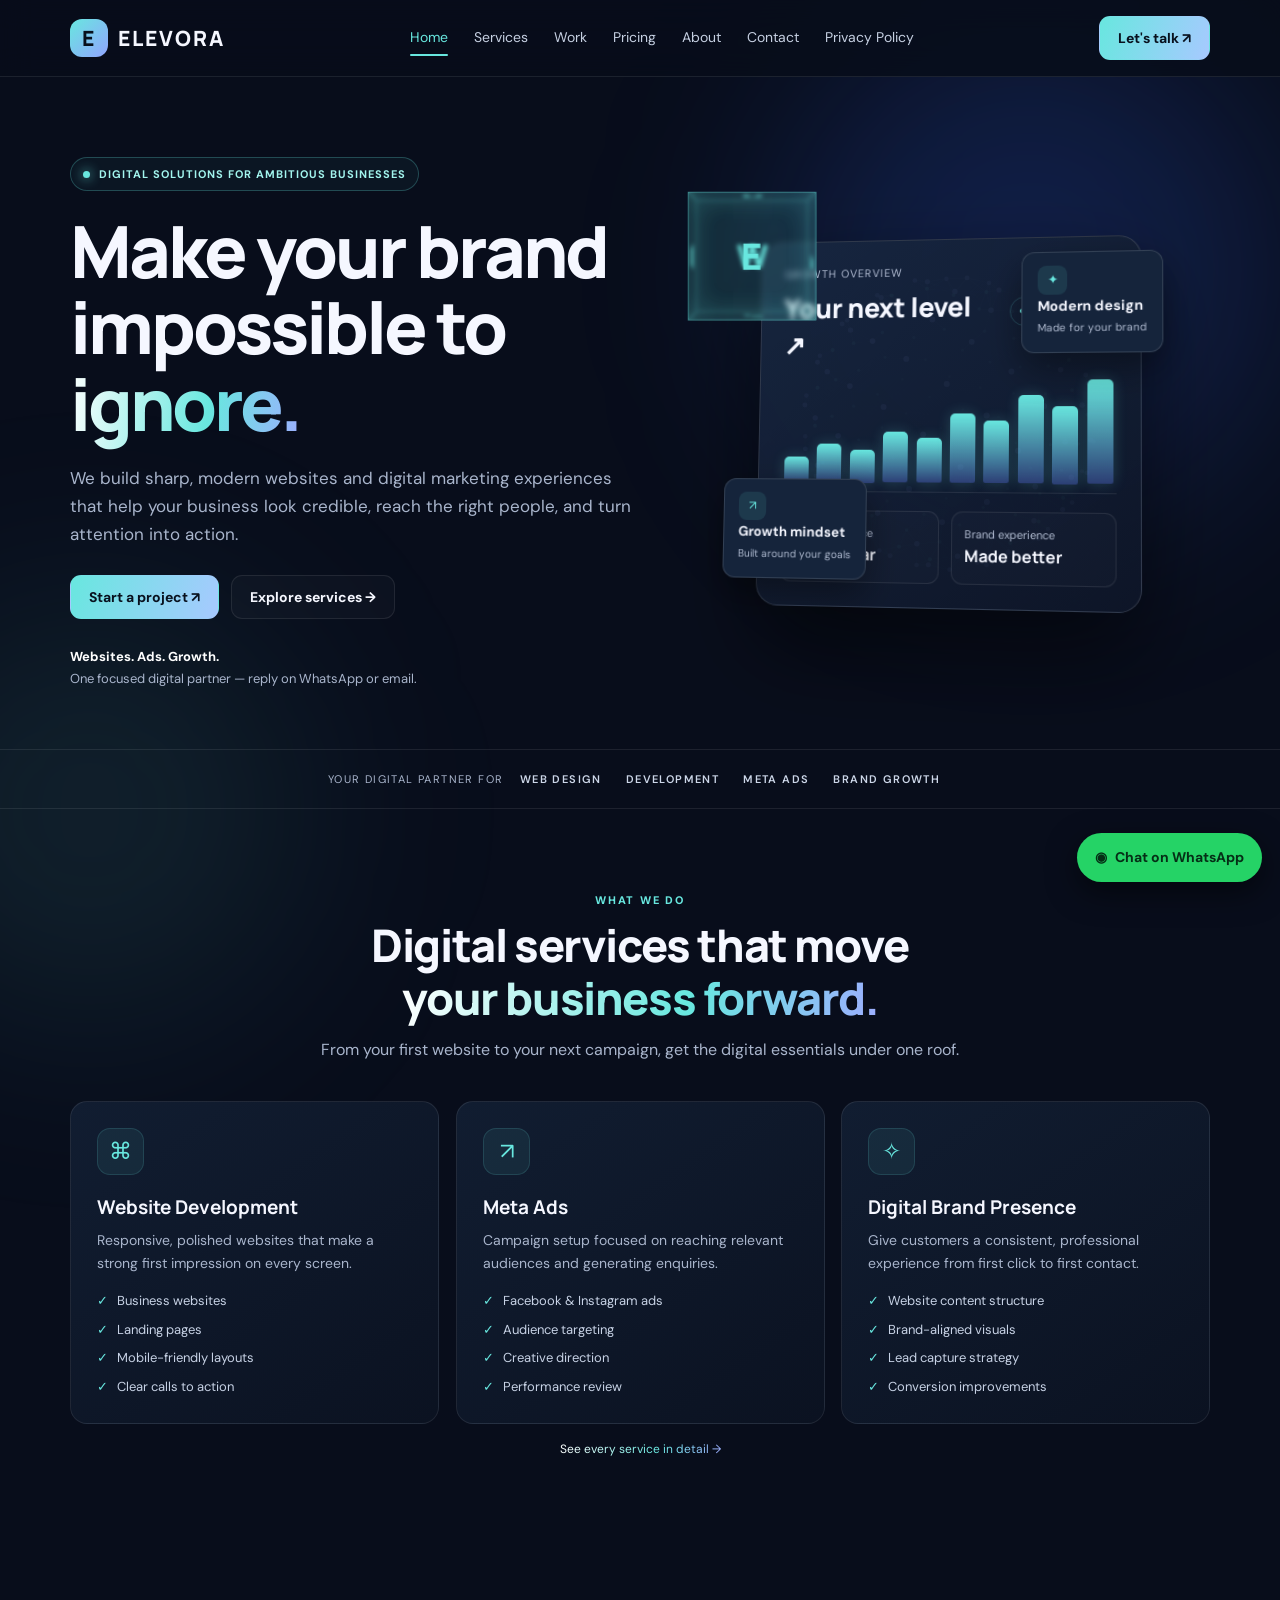
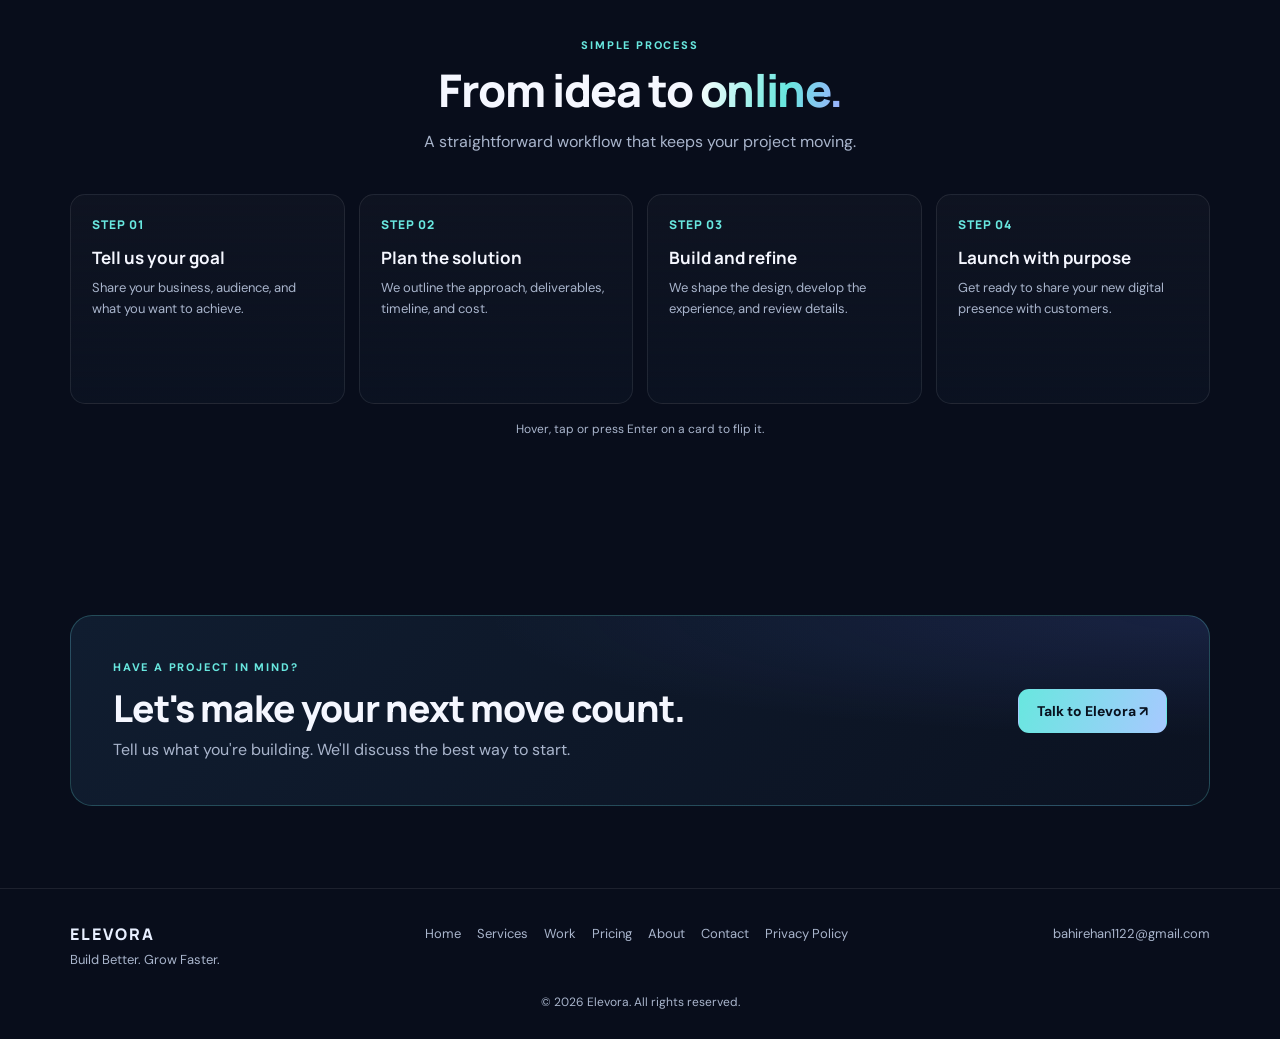
==== index.html @ 28100bae "Add files via upload" ====
<!DOCTYPE html>
<html lang="en">
<head>
<meta charset="utf-8">
<meta name="viewport" content="width=device-width, initial-scale=1">
<meta name="theme-color" content="#080d1b">
<meta name="description" content="Elevora creates modern websites and digital marketing experiences for growing businesses.">
<title>Elevora — Websites &amp; Meta Ads for Growing Businesses</title>
<meta property="og:type" content="website">
<meta property="og:title" content="Elevora — Websites &amp; Meta Ads for Growing Businesses">
<meta property="og:description" content="Elevora creates modern websites and digital marketing experiences for growing businesses.">
<meta name="twitter:card" content="summary">
<link rel="icon" href="data:image/svg+xml,%3Csvg xmlns='http://www.w3.org/2000/svg' viewBox='0 0 64 64'%3E%3Crect width='64' height='64' rx='16' fill='%2368e7df'/%3E%3Ctext x='32' y='45' font-size='38' font-weight='800' text-anchor='middle' font-family='sans-serif' fill='%2307101c'%3EE%3C/text%3E%3C/svg%3E">
<script type="application/ld+json">
{"@context":"https://schema.org","@type":"ProfessionalService","name":"Elevora","description":"Website development and Meta Ads for growing businesses.","email":"bahirehan1122@gmail.com","telephone":"+923397300404","areaServed":"Worldwide","serviceType":["Website development","Meta Ads management","Digital brand presence"]}
</script>
<noscript><style>.reveal{opacity:1!important;transform:none!important}</style></noscript>
<link rel="preconnect" href="https://fonts.googleapis.com">
<link rel="preconnect" href="https://fonts.gstatic.com" crossorigin>
<link href="https://fonts.googleapis.com/css2?family=DM+Sans:wght@400;500;600;700&family=Manrope:wght@500;600;700;800&display=swap" rel="stylesheet">
<link rel="stylesheet" href="styles.css">
</head>
<body>
<div id="progress"></div><div id="glow"></div>
<a class="skip" href="#main">Skip to content</a>
<header>
<div class="wrap nav">
<a class="brand" href="index.html"><span class="mark">E</span>ELEVORA</a>
<nav class="links" id="navLinks" aria-label="Main">
<a href="index.html" class="active" aria-current="page">Home</a>
<a href="services.html">Services</a>
<a href="work.html">Work</a>
<a href="pricing.html">Pricing</a>
<a href="about.html">About</a>
<a href="contact.html">Contact</a>
<a href="privacy-policy.html">Privacy Policy</a>
</nav>
<a class="btn primary" href="contact.html">Let's talk ↗</a>
<button class="menu" id="menuBtn" aria-label="Toggle navigation" aria-expanded="false">☰</button>
</div>
</header>
<main id="main">
<section class="hero" id="home">
<div class="wrap hero-grid">
<div class="reveal">
<div class="eyebrow"><span class="dot"></span> Digital solutions for ambitious businesses</div>
<h1>Make your brand<br>impossible to <span class="grad">ignore.</span></h1>
<p class="lead">We build sharp, modern websites and digital marketing experiences that help your business look credible, reach the right people, and turn attention into action.</p>
<div class="actions">
<a class="btn primary" href="contact.html">Start a project ↗</a>
<a class="btn secondary" href="services.html">Explore services →</a>
</div>
<div class="proof"><span><b>Websites. Ads. Growth.</b><br>One focused digital partner — reply on WhatsApp or email.</span></div>
</div>
<div class="scene reveal" aria-label="3D digital growth dashboard illustration">
<canvas data-globe aria-hidden="true"></canvas>
<div class="cube-wrap" aria-hidden="true"><div class="cube"><i>E</i><i>W</i><i>A</i><i>D</i><i>S</i><i>↗</i></div></div>
<div class="stage">
<div class="dash">
<div class="dash-head"><div><div class="sub">Growth overview</div><div class="metric">Your next level ↗</div></div><span class="status">● BUILT TO GROW</span></div>
<div class="chart" aria-hidden="true">
<i class="bar" style="height:24%;animation-delay:0ms"></i><i class="bar" style="height:36%;animation-delay:80ms"></i><i class="bar" style="height:31%;animation-delay:160ms"></i><i class="bar" style="height:48%;animation-delay:240ms"></i><i class="bar" style="height:42%;animation-delay:320ms"></i><i class="bar" style="height:65%;animation-delay:400ms"></i><i class="bar" style="height:58%;animation-delay:480ms"></i><i class="bar" style="height:82%;animation-delay:560ms"></i><i class="bar" style="height:72%;animation-delay:640ms"></i><i class="bar" style="height:96%;animation-delay:720ms"></i>
</div>
<div class="dash-foot"><div class="mini"><span>Digital presence</span><b>Made clear</b></div><div class="mini"><span>Brand experience</span><b>Made better</b></div></div>
</div>
<div class="float f1"><span class="ico" aria-hidden="true">✦</span><b>Modern design</b><small>Made for your brand</small></div>
<div class="float f2"><span class="ico" aria-hidden="true">↗</span><b>Growth mindset</b><small>Built around your goals</small></div>
</div>
</div>
</div>
</section>
<div class="trust">Your digital partner for <b>Web Design</b><b>Development</b><b>Meta Ads</b><b>Brand Growth</b></div>
<section>
<div class="wrap">
<div class="head reveal"><div class="kicker">What we do</div><h2>Digital services that move<br><span class="grad">your business forward.</span></h2><p>From your first website to your next campaign, get the digital essentials under one roof.</p></div>
<div class="cards">
<article class="card tilt reveal"><div class="icon" aria-hidden="true">⌘</div><h3>Website Development</h3><p>Responsive, polished websites that make a strong first impression on every screen.</p><ul><li>Business websites</li><li>Landing pages</li><li>Mobile-friendly layouts</li><li>Clear calls to action</li></ul></article>
<article class="card tilt reveal"><div class="icon" aria-hidden="true">↗</div><h3>Meta Ads</h3><p>Campaign setup focused on reaching relevant audiences and generating enquiries.</p><ul><li>Facebook &amp; Instagram ads</li><li>Audience targeting</li><li>Creative direction</li><li>Performance review</li></ul></article>
<article class="card tilt reveal"><div class="icon" aria-hidden="true">✧</div><h3>Digital Brand Presence</h3><p>Give customers a consistent, professional experience from first click to first contact.</p><ul><li>Website content structure</li><li>Brand-aligned visuals</li><li>Lead capture strategy</li><li>Conversion improvements</li></ul></article>
</div>
<p class="hint"><a class="grad" href="services.html">See every service in detail →</a></p>
</div>
</section>
<section>
<div class="wrap">
<div class="head reveal"><div class="kicker">Simple process</div><h2>From idea to <span class="grad">online.</span></h2><p>A straightforward workflow that keeps your project moving.</p></div>
<div class="steps">
<div class="flip reveal" tabindex="0" role="button" aria-label="Step 1: Tell us your goal"><div class="face"><div class="step-num">STEP 01</div><h3>Tell us your goal</h3><p>Share your business, audience, and what you want to achieve.</p></div><div class="face back"><div class="step-num">YOU</div><h3>What we ask</h3><p>Who your customers are, what you offer, and what a good result looks like.</p></div></div>
<div class="flip reveal" tabindex="0" role="button" aria-label="Step 2: Plan the solution"><div class="face"><div class="step-num">STEP 02</div><h3>Plan the solution</h3><p>We outline the approach, deliverables, timeline, and cost.</p></div><div class="face back"><div class="step-num">WE</div><h3>What you get</h3><p>A clear written scope so you know what happens before work begins.</p></div></div>
<div class="flip reveal" tabindex="0" role="button" aria-label="Step 3: Build and refine"><div class="face"><div class="step-num">STEP 03</div><h3>Build and refine</h3><p>We shape the design, develop the experience, and review details.</p></div><div class="face back"><div class="step-num">TOGETHER</div><h3>Review rounds</h3><p>You see progress and share feedback so details are right before launch.</p></div></div>
<div class="flip reveal" tabindex="0" role="button" aria-label="Step 4: Launch with purpose"><div class="face"><div class="step-num">STEP 04</div><h3>Launch with purpose</h3><p>Get ready to share your new digital presence with customers.</p></div><div class="face back"><div class="step-num">GO</div><h3>Go live</h3><p>Your site or campaign goes out, with a plan for what to improve next.</p></div></div>
</div>
<p class="hint">Hover, tap or press Enter on a card to flip it.</p>
</div>
</section>
<section><div class="wrap"><div class="cta reveal"><div><div class="kicker">Have a project in mind?</div><h2>Let's make your next move count.</h2><p>Tell us what you're building. We'll discuss the best way to start.</p></div><a class="btn primary" href="contact.html">Talk to Elevora ↗</a></div></div></section>
</main>
<a class="wa-float" href="https://wa.me/923397300404?text=Hi%20Elevora!" target="_blank" rel="noopener" aria-label="Chat on WhatsApp"><span aria-hidden="true">◉</span><span class="t">Chat on WhatsApp</span></a>
<footer>
<div class="wrap">
<div class="footer-row">
<div><div class="footer-brand">ELEVORA</div><div>Build Better. Grow Faster.</div></div>
<div class="footlinks"><a href="index.html">Home</a><a href="services.html">Services</a><a href="work.html">Work</a><a href="pricing.html">Pricing</a><a href="about.html">About</a><a href="contact.html">Contact</a><a href="privacy-policy.html">Privacy Policy</a></div>
<div class="footlinks"><a href="mailto:bahirehan1122@gmail.com">bahirehan1122@gmail.com</a></div>
</div>
<div class="copy">© <span id="year"></span> Elevora. All rights reserved.</div>
</div>
</footer>
<script src="script.js"></script>
</body>
</html>
---- styles.css ----
:root{--bg:#080d1b;--panel:#101a2d;--text:#f5f7ff;--muted:#a9b5cc;--cyan:#68e7df;--blue:#91a5ff;--line:#ffffff16;--max:1140px}
*{box-sizing:border-box}html{scroll-behavior:smooth;scroll-padding-top:84px;overflow-x:clip}
body{margin:0;background:var(--bg);color:var(--text);font:16px/1.65 "DM Sans",sans-serif;overflow-x:hidden}
a{color:inherit;text-decoration:none}h1,h2,h3,p{margin-top:0}
.wrap{width:min(var(--max),calc(100% - 40px));margin:auto}
body:before{content:"";position:fixed;z-index:-1;top:20px;right:0;width:500px;height:500px;background:#386cff30;filter:blur(100px);border-radius:50%;max-width:100vw}
body:after{content:"";position:fixed;z-index:-1;bottom:-120px;left:-120px;width:420px;height:420px;background:#68e7df18;filter:blur(110px);border-radius:50%}
#progress{position:fixed;top:0;left:0;height:3px;width:0;background:linear-gradient(90deg,var(--cyan),var(--blue));z-index:30}
#glow{position:fixed;width:340px;height:340px;margin:-170px 0 0 -170px;border-radius:50%;background:radial-gradient(circle,#68e7df14,transparent 65%);pointer-events:none;z-index:0;left:-400px;top:-400px}
.skip{position:absolute;left:8px;top:8px;transform:translateY(-300%);z-index:40;background:var(--cyan);color:#08111e;padding:10px 14px;border-radius:8px;font-weight:700}.skip:focus{transform:none}
a:focus-visible,button:focus-visible,input:focus-visible,select:focus-visible,textarea:focus-visible,summary:focus-visible,.flip:focus-visible{outline:2px solid var(--cyan);outline-offset:3px}
header{position:sticky;top:0;z-index:20;background:#080d1bd9;backdrop-filter:blur(16px);border-bottom:1px solid var(--line)}
.nav{height:76px;display:flex;align-items:center;justify-content:space-between;gap:24px}
.brand{display:flex;align-items:center;gap:10px;font:800 21px Manrope;letter-spacing:2px}
.mark{display:grid;place-items:center;width:38px;height:38px;border-radius:12px;background:linear-gradient(135deg,var(--cyan),var(--blue));color:#07101c;font-size:21px;transition:transform .6s}
.brand:hover .mark{transform:rotateY(360deg)}
.links{display:flex;gap:26px;color:#c6d0e2;font-size:14px}.links a{position:relative}.links a:hover,.links a.active{color:var(--cyan)}
.links a.active:after{content:"";position:absolute;left:0;right:0;bottom:-6px;height:2px;background:var(--cyan);border-radius:2px}
.btn{display:inline-flex;align-items:center;justify-content:center;gap:9px;padding:12px 18px;border-radius:11px;font:700 14px "DM Sans";border:1px solid transparent;transition:.2s;cursor:pointer;color:inherit}
.primary{background:linear-gradient(110deg,var(--cyan),#a7c9ff);color:#08111e}.secondary{border-color:var(--line);background:#ffffff06}
.btn:hover{transform:translateY(-2px);box-shadow:0 10px 30px #68e7df22}
.menu{display:none;background:none;border:1px solid var(--line);border-radius:9px;color:#fff;padding:8px 12px;font-size:20px}
.eyebrow{display:inline-flex;align-items:center;gap:9px;padding:7px 12px;border:1px solid #68e7df40;border-radius:30px;background:#68e7df0b;color:#a2f5ee;text-transform:uppercase;font-size:11px;letter-spacing:1px;font-weight:700}
.dot{width:7px;height:7px;background:var(--cyan);border-radius:50%;box-shadow:0 0 12px var(--cyan)}
h1{font:800 clamp(43px,6vw,72px)/1.06 Manrope;letter-spacing:-3px;margin:22px 0}
.grad{background:linear-gradient(100deg,#fff,var(--cyan) 60%,#9daeff);-webkit-background-clip:text;background-clip:text;color:transparent}
.lead{max-width:570px;color:var(--muted);font-size:17px;margin-bottom:27px}
.actions{display:flex;flex-wrap:wrap;gap:12px}
section{padding:82px 0;position:relative;z-index:1}
.head{text-align:center;max-width:680px;margin:0 auto 38px}
.kicker{color:var(--cyan);font-size:11px;font-weight:800;letter-spacing:1.8px;text-transform:uppercase;margin-bottom:10px}
.head h2,.about-copy h2,.contact-copy h2{font:800 clamp(30px,4vw,45px)/1.16 Manrope;letter-spacing:-1.4px;margin-bottom:13px}
.head p,.about-copy p,.contact-copy p{color:var(--muted)}

/* HERO + 3D SCENE */
.hero{padding:80px 0 60px}.hero-grid{display:grid;grid-template-columns:1.05fr .95fr;align-items:center;gap:40px}
.proof{margin-top:27px;color:var(--muted);font-size:13px}.proof b{color:#fff}
.scene{position:relative;min-height:470px;display:grid;place-items:center;perspective:1200px}
.scene canvas{position:absolute;inset:0;width:100%;height:100%;opacity:.9}
.stage{position:relative;transform-style:preserve-3d;transition:transform .15s ease-out;width:min(100%,380px)}
.dash{position:relative;padding:23px;border:1px solid #ffffff22;border-radius:22px;background:linear-gradient(145deg,#172640ee,#0d1527f5);box-shadow:0 40px 90px #0009;transform:translateZ(20px)}
.dash-head{display:flex;align-items:center;justify-content:space-between;gap:10px}.sub{font-size:11px;color:#b0bbd1;text-transform:uppercase;letter-spacing:1px}
.status{color:var(--cyan);font-size:10px;padding:5px 8px;border:1px solid #68e7df35;border-radius:20px}
.metric{font:800 27px Manrope;margin-top:7px}
.chart{height:115px;display:flex;align-items:end;gap:8px;padding:0 3px 9px;margin:14px 0 18px;border-bottom:1px solid var(--line);transform-style:preserve-3d}
.bar{flex:1;border-radius:5px 5px 2px 2px;background:linear-gradient(180deg,var(--cyan),#6487ff55);transform-origin:bottom;animation:grow 1.2s cubic-bezier(.2,.8,.2,1) both;box-shadow:0 0 14px #68e7df33}
@keyframes grow{from{transform:scaleY(0)}}
.dash-foot{display:grid;grid-template-columns:1fr 1fr;gap:12px}
.mini{padding:12px;border:1px solid var(--line);border-radius:11px;background:#ffffff04}.mini span{display:block;color:#b0bbd1;font-size:11px}.mini b{font:700 16px Manrope}
.float{position:absolute;padding:12px 14px;background:#15243b;border:1px solid #ffffff20;border-radius:12px;box-shadow:0 15px 35px #0006;font-size:12px;animation:bob 5s ease-in-out infinite}
.float b{display:block;font-size:13px}.float small{color:#b0bbd1}
.f1{right:-18px;top:30px;transform:translateZ(90px)}.f2{left:-18px;bottom:30px;transform:translateZ(70px);animation-delay:-2.5s}
@keyframes bob{50%{translate:0 -10px}}
.ico{display:inline-grid;place-items:center;width:27px;height:27px;margin-right:6px;border-radius:8px;background:#68e7df1c;color:var(--cyan)}

/* CSS 3D CUBE */
.cube-wrap{perspective:900px;width:120px;height:120px;position:absolute;left:4px;top:8px;z-index:2}
.cube{position:relative;width:100%;height:100%;transform-style:preserve-3d;animation:spin 16s linear infinite}
.cube i{position:absolute;inset:0;display:grid;place-items:center;font:800 34px Manrope;font-style:normal;color:var(--cyan);border:1px solid #68e7df66;background:#68e7df12;backdrop-filter:blur(2px);box-shadow:inset 0 0 28px #68e7df22}
.cube i:nth-child(1){transform:translateZ(60px)}.cube i:nth-child(2){transform:rotateY(180deg) translateZ(60px)}.cube i:nth-child(3){transform:rotateY(90deg) translateZ(60px)}.cube i:nth-child(4){transform:rotateY(-90deg) translateZ(60px)}.cube i:nth-child(5){transform:rotateX(90deg) translateZ(60px)}.cube i:nth-child(6){transform:rotateX(-90deg) translateZ(60px)}
@keyframes spin{from{transform:rotateX(-20deg) rotateY(0)}to{transform:rotateX(-20deg) rotateY(360deg)}}
.cube.small{animation-duration:12s}

.trust{border-block:1px solid var(--line);padding:20px 0;text-align:center;color:#a9b5cc;font-size:11px;letter-spacing:1.4px;text-transform:uppercase;position:relative;z-index:1}
.trust b{color:#cdd7e9;margin:0 12px;font-weight:600}

/* CARDS + TILT */
.cards{display:grid;grid-template-columns:repeat(3,1fr);gap:17px;perspective:1200px}
.cards.two{grid-template-columns:repeat(2,1fr)}
.tilt{transform-style:preserve-3d;transition:transform .2s ease-out,border-color .2s;will-change:transform;position:relative;overflow:hidden}
.tilt .glare{position:absolute;inset:0;pointer-events:none;opacity:0;transition:opacity .2s;background:radial-gradient(circle at var(--gx,50%) var(--gy,50%),#ffffff26,transparent 45%)}
.tilt:hover .glare{opacity:1}
.card{padding:26px;border:1px solid var(--line);border-radius:17px;background:linear-gradient(145deg,#111d31,#0b1221)}
.card:hover{border-color:#68e7df50}
.card>*:not(.glare){transform:translateZ(30px)}
.icon{display:grid;place-items:center;width:47px;height:47px;margin-bottom:19px;border-radius:13px;background:#68e7df13;border:1px solid #68e7df24;color:var(--cyan);font-size:23px}
.card h3{font:700 19px Manrope;margin-bottom:9px}.card p{font-size:14px;color:var(--muted)}
.card ul{list-style:none;padding:0;margin:15px 0 0;display:grid;gap:7px;color:#c7d2e5;font-size:13px}.card li:before{content:"✓";color:var(--cyan);margin-right:9px}
.card .btn{margin-top:18px}

/* FLIP CARDS */
.steps{display:grid;grid-template-columns:repeat(4,1fr);gap:14px;perspective:1200px}
.flip{height:210px;position:relative;transform-style:preserve-3d;transition:transform .7s cubic-bezier(.2,.8,.2,1);cursor:pointer;outline-offset:4px}
.flip:hover,.flip:focus,.flip.on{transform:rotateY(180deg)}
.face{position:absolute;inset:0;padding:21px;border:1px solid var(--line);border-radius:15px;backface-visibility:hidden;-webkit-backface-visibility:hidden;background:linear-gradient(180deg,#ffffff07,#0b1221)}
.face.back{transform:rotateY(180deg);background:linear-gradient(145deg,#12304a,#0b1221);border-color:#68e7df50}
.step-num{font:800 12px Manrope;color:var(--cyan);letter-spacing:1px}
.face h3{font:700 17px Manrope;margin:13px 0 8px}.face p{color:var(--muted);font-size:13px;margin:0}
.hint{text-align:center;color:#a9b5cc;font-size:12px;margin-top:16px}

/* ABOUT */
.about-grid{display:grid;grid-template-columns:.9fr 1.1fr;gap:48px;align-items:center}
.panel{padding:27px;border:1px solid var(--line);border-radius:19px;background:radial-gradient(circle at 10% 0%,#597bff20,transparent 50%),#0e1728}
.panel h3{font:800 24px Manrope}.panel p{color:var(--muted);font-size:14px}
.principle{display:flex;gap:12px;align-items:center;padding:12px;margin-top:10px;border:1px solid #ffffff0c;border-radius:11px;background:#ffffff04}
.tick{display:grid;place-items:center;width:28px;height:28px;flex-shrink:0;background:#68e7df16;color:var(--cyan);border-radius:8px}
.principle b{display:block;font-size:13px}.principle small{color:#b0bbd1;font-size:12px}
.about-copy h2{margin:10px 0 17px}
.stats{display:grid;grid-template-columns:repeat(3,1fr);gap:12px;margin-top:25px}
.stat strong{display:block;font:800 25px Manrope;color:var(--cyan)}.stat span{color:#a9b5cc;font-size:11px}

/* CTA */
.cta{padding:42px;border:1px solid #68e7df3d;border-radius:22px;background:radial-gradient(ellipse at 100% 0%,#647cff24,transparent 45%),linear-gradient(135deg,#101d30,#0b1221);display:flex;align-items:center;justify-content:space-between;gap:25px}
.cta h2{font:800 clamp(26px,3vw,37px)/1.15 Manrope;letter-spacing:-1px;margin:0 0 8px}.cta p{color:var(--muted);margin:0}

/* PAGE HERO (inner pages) */
.page-hero{padding:70px 0 30px;text-align:center}
.page-hero h1{font-size:clamp(36px,5vw,58px);letter-spacing:-2px;margin:18px auto}.page-hero .lead{margin:0 auto}
.crumbs{font-size:12px;color:#a9b5cc}.crumbs a:hover{color:var(--cyan)}

/* SERVICE DETAIL */
.svc{display:grid;grid-template-columns:1fr 1fr;gap:44px;align-items:center;padding:36px 0}
.svc:nth-child(even) .svc-art{order:2}
.svc h2{font:800 clamp(26px,3vw,36px)/1.15 Manrope;letter-spacing:-1px}.svc p{color:var(--muted)}
.svc ul{list-style:none;padding:0;display:grid;gap:8px;color:#c7d2e5;font-size:14px}.svc li:before{content:"✓";color:var(--cyan);margin-right:10px}
.svc-art{perspective:1000px;display:grid;place-items:center;min-height:260px}
.layers{position:relative;width:240px;height:200px;transform-style:preserve-3d;transform:rotateX(55deg) rotateZ(-35deg);transition:transform .6s}
.svc-art:hover .layers{transform:rotateX(50deg) rotateZ(-20deg)}
.layers i{position:absolute;inset:0;border:1px solid #68e7df66;border-radius:14px;background:linear-gradient(135deg,#68e7df1f,#91a5ff14);box-shadow:0 20px 40px #0006;transition:transform .6s}
.layers i:nth-child(1){transform:translateZ(0)}.layers i:nth-child(2){transform:translateZ(34px)}.layers i:nth-child(3){transform:translateZ(68px)}.layers i:nth-child(4){transform:translateZ(102px);display:grid;place-items:center;font:800 40px Manrope;color:var(--cyan);font-style:normal}
.svc-art:hover .layers i:nth-child(2){transform:translateZ(50px)}.svc-art:hover .layers i:nth-child(3){transform:translateZ(100px)}.svc-art:hover .layers i:nth-child(4){transform:translateZ(150px)}

/* PRICING (no fixed prices — scope based) */
.price{padding:28px;border:1px solid var(--line);border-radius:18px;background:linear-gradient(145deg,#111d31,#0b1221)}
.price.pop{border-color:#68e7df70;box-shadow:0 0 50px #68e7df14}
.badge{display:inline-block;font-size:10px;font-weight:800;letter-spacing:1px;text-transform:uppercase;background:var(--cyan);color:#08111e;border-radius:20px;padding:4px 10px;margin-bottom:12px}
.price h3{font:800 22px Manrope;margin-bottom:6px}.price .for{color:var(--muted);font-size:14px}
.price .quote{font:800 22px Manrope;color:var(--cyan);margin:14px 0}

/* WORK / CASE PLACEHOLDERS */
.work{border:1px solid var(--line);border-radius:17px;background:#0e1728;overflow:hidden}
.shot{height:170px;display:grid;place-items:center;background:linear-gradient(135deg,#17315a,#0b1221);position:relative;transform:translateZ(20px)}
.shot:before{content:"";position:absolute;inset:18px 18px auto;height:10px;border-radius:5px;background:#ffffff1a;box-shadow:0 22px 0 -2px #ffffff10,0 44px 0 -2px #ffffff10}
.shot b{font:800 13px Manrope;letter-spacing:1px;color:var(--cyan);margin-top:70px;text-transform:uppercase}
.work .body{padding:20px;transform:translateZ(20px)}.work h3{font:700 18px Manrope;margin-bottom:6px}.work p{font-size:14px;color:var(--muted);margin:0}

/* FAQ */
.faq{max-width:760px;margin:auto;display:grid;gap:10px}
.faq details{border:1px solid var(--line);border-radius:13px;background:#ffffff04;padding:0 18px}
.faq summary{cursor:pointer;list-style:none;padding:16px 0;font:700 16px Manrope;display:flex;justify-content:space-between;gap:14px}
.faq summary::-webkit-details-marker{display:none}.faq summary:after{content:"+";color:var(--cyan);font-size:20px;line-height:1}
.faq details[open] summary:after{content:"−"}.faq p{color:var(--muted);font-size:14px;margin:0 0 16px}

/* CONTACT */
.contact-grid{display:grid;grid-template-columns:.8fr 1.2fr;gap:35px}
.contact-copy h2{margin-top:8px}.contact-links{display:grid;gap:12px;margin-top:24px}
.contact-link{display:flex;align-items:center;gap:12px;padding:13px;border:1px solid var(--line);border-radius:13px;background:#ffffff04;transition:.2s}.contact-link:hover{border-color:#68e7df50;transform:translateX(4px)}
.contact-link .icon{width:40px;height:40px;flex-shrink:0;margin:0}.contact-link small{display:block;color:#b0bbd1;font-size:11px}.contact-link b{font-size:14px;overflow-wrap:anywhere}
.form{padding:24px;border:1px solid var(--line);border-radius:18px;background:#0d1526;position:relative}
.field-grid{display:grid;grid-template-columns:1fr 1fr;gap:13px}.field{display:grid;gap:7px;margin-bottom:14px}
.field label{font-size:12px;color:#cbd5e8;font-weight:600}
.field input,.field select,.field textarea{width:100%;border:1px solid #ffffff19;background:#080f1e;color:var(--text);padding:13px;border-radius:10px;font:14px "DM Sans";outline:none}
.field input:focus,.field select:focus,.field textarea:focus{border-color:#68e7df7a}
.field textarea{min-height:115px;resize:vertical}.field select option{background:#0d1526}
.form .btn{width:100%}.note{font-size:11px;color:#a9b5cc;margin:12px 0 0}
.hp{position:absolute;top:0;left:0;width:1px;height:1px;opacity:0;pointer-events:none;border:0;padding:0}
#formStatus{font-size:13px;color:var(--cyan);margin:12px 0 0;min-height:1em}#formStatus a{text-decoration:underline}
.globe-card{position:relative;height:260px;margin-top:24px;border:1px solid var(--line);border-radius:18px;background:#0b1221;overflow:hidden}
.globe-card canvas{width:100%;height:100%}.globe-card span{position:absolute;left:14px;bottom:10px;font-size:11px;color:#a9b5cc;letter-spacing:1px;text-transform:uppercase}

footer{padding:34px 0 26px;border-top:1px solid var(--line);color:#a9b5cc;font-size:13px;position:relative;z-index:1}
.footer-row{display:flex;align-items:flex-start;justify-content:space-between;gap:24px}
.footer-brand{font:800 16px Manrope;letter-spacing:2px;color:#e8efff;margin-bottom:4px}
.footlinks{display:flex;gap:16px;flex-wrap:wrap}.footlinks a:hover{color:var(--cyan)}
.copy{text-align:center;margin-top:22px;font-size:12px}
.wa-float{position:fixed;right:18px;bottom:18px;z-index:18;display:inline-flex;align-items:center;gap:8px;padding:13px 18px;border-radius:50px;background:#25d366;color:#052e16;font-weight:700;font-size:14px;box-shadow:0 10px 30px #0008;transition:.2s}.wa-float:hover{transform:translateY(-2px)}

/* SCROLL REVEAL (3D) */
.reveal{opacity:0;transform:perspective(900px) translateY(26px) rotateX(10deg);transition:.7s cubic-bezier(.2,.8,.2,1)}
.reveal.show{opacity:1;transform:none}
.tilt.reveal.show{transition:transform .2s ease-out,border-color .2s}
noscript .reveal{opacity:1}

@media(max-width:900px){.hero-grid{grid-template-columns:1fr;gap:14px}.hero{padding-top:60px}.cards,.cards.two{grid-template-columns:1fr 1fr}.about-grid,.contact-grid,.svc{grid-template-columns:1fr}.svc:nth-child(even) .svc-art{order:0}.steps{grid-template-columns:1fr 1fr}.cta{align-items:flex-start;flex-direction:column}.links{gap:15px}}
@media(max-width:700px){.wrap{width:calc(100% - 30px)}.nav{height:68px}.brand{font-size:19px}.menu{display:block}
.links{display:none;position:absolute;top:68px;left:0;right:0;padding:12px 20px;background:#0b1222;border-bottom:1px solid var(--line);flex-direction:column;gap:0}.links.open{display:flex}.links a{padding:11px 0}.links a.active:after{display:none}
.nav>.primary{display:none}.hero h1{letter-spacing:-2px}.lead{font-size:15px}.scene{min-height:400px}.cube-wrap{width:84px;height:84px}.cube i{transform-origin:center}
.cube i:nth-child(1){transform:translateZ(42px)}.cube i:nth-child(2){transform:rotateY(180deg) translateZ(42px)}.cube i:nth-child(3){transform:rotateY(90deg) translateZ(42px)}.cube i:nth-child(4){transform:rotateY(-90deg) translateZ(42px)}.cube i:nth-child(5){transform:rotateX(90deg) translateZ(42px)}.cube i:nth-child(6){transform:rotateX(-90deg) translateZ(42px)}
.f1{right:0}.f2{left:0}section{padding:60px 0}.cards,.cards.two{grid-template-columns:1fr}.steps{grid-template-columns:1fr 1fr;gap:10px}.flip{height:230px}.stats{gap:7px}.cta{padding:27px 21px}.field-grid{grid-template-columns:1fr;gap:0}.form{padding:17px}.footer-row{flex-direction:column}.wa-float span.t{display:none}.wa-float{padding:14px}.trust b{display:inline-block;margin:5px 8px}}
@media(max-width:480px){.steps{grid-template-columns:1fr}}
@media(prefers-reduced-motion:reduce){html{scroll-behavior:auto}.reveal{opacity:1;transform:none}.cube,.float,.bar{animation:none}*{transition:none!important}}
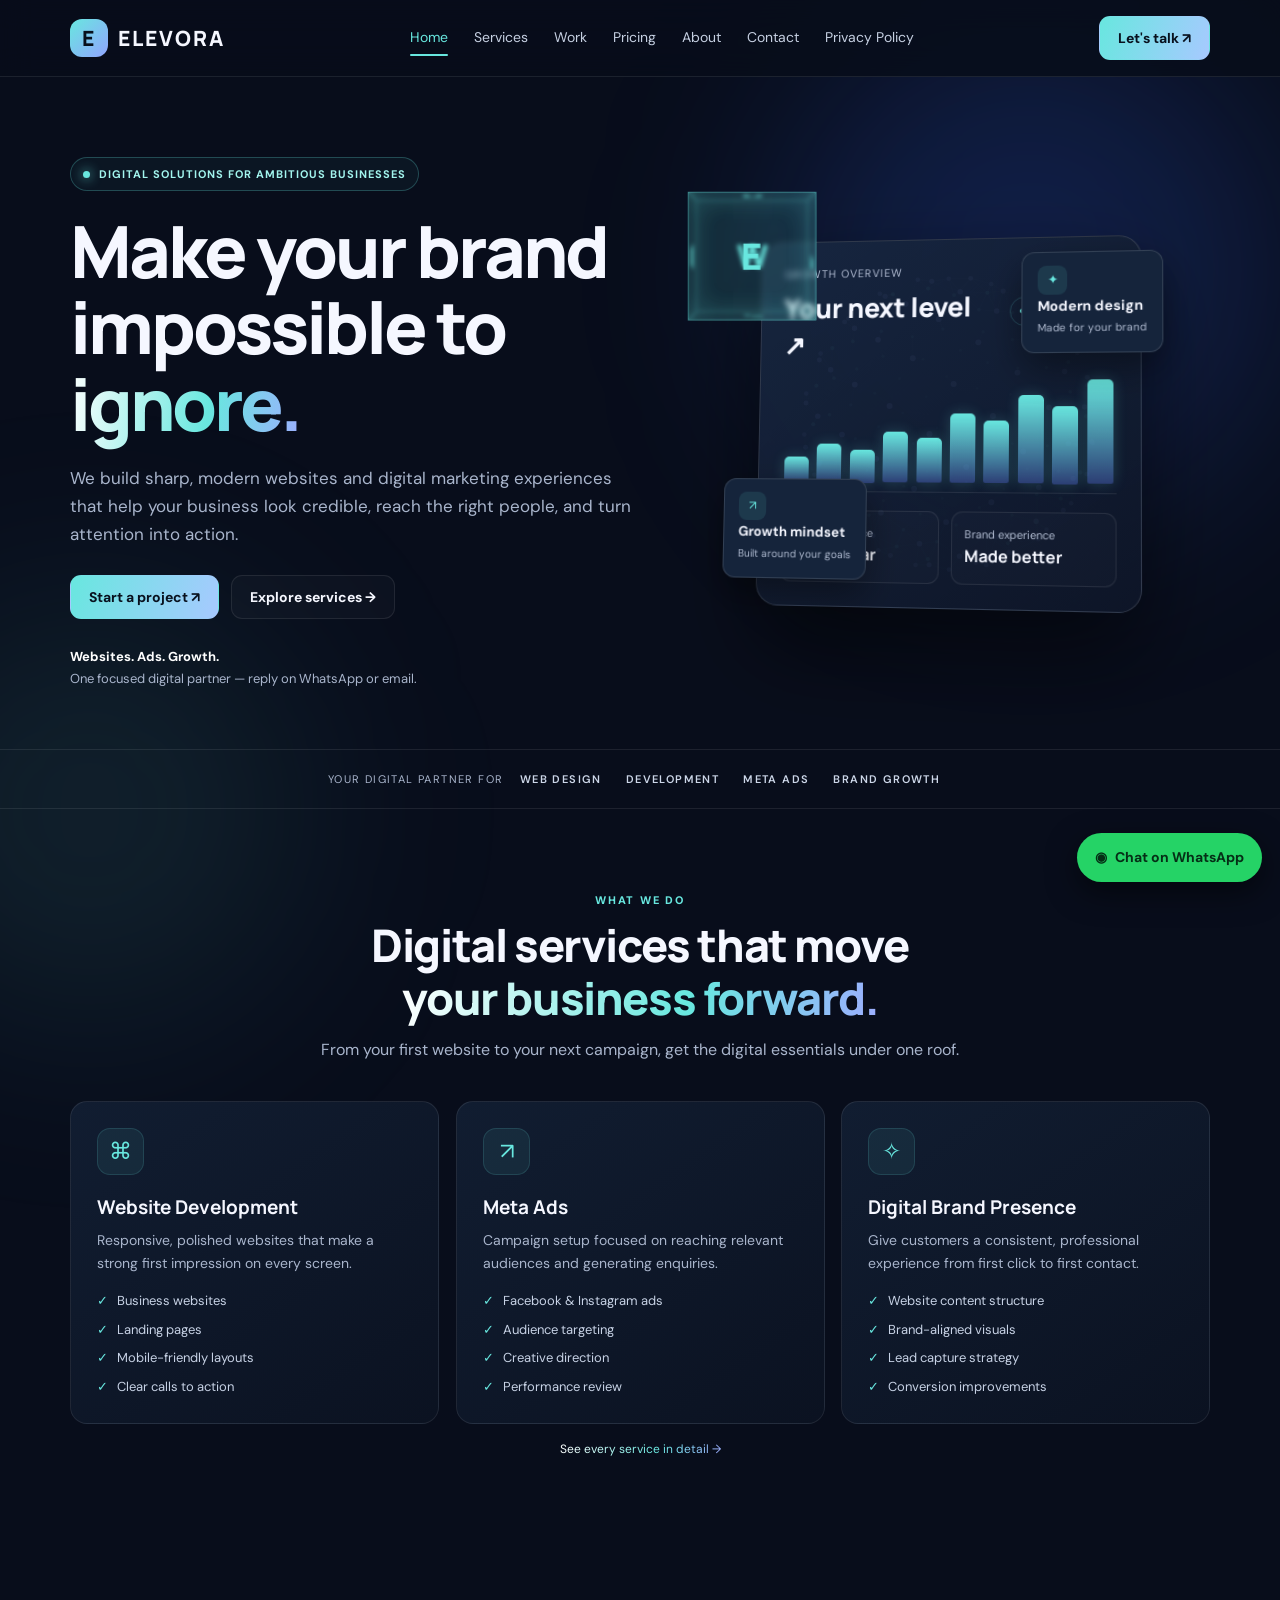
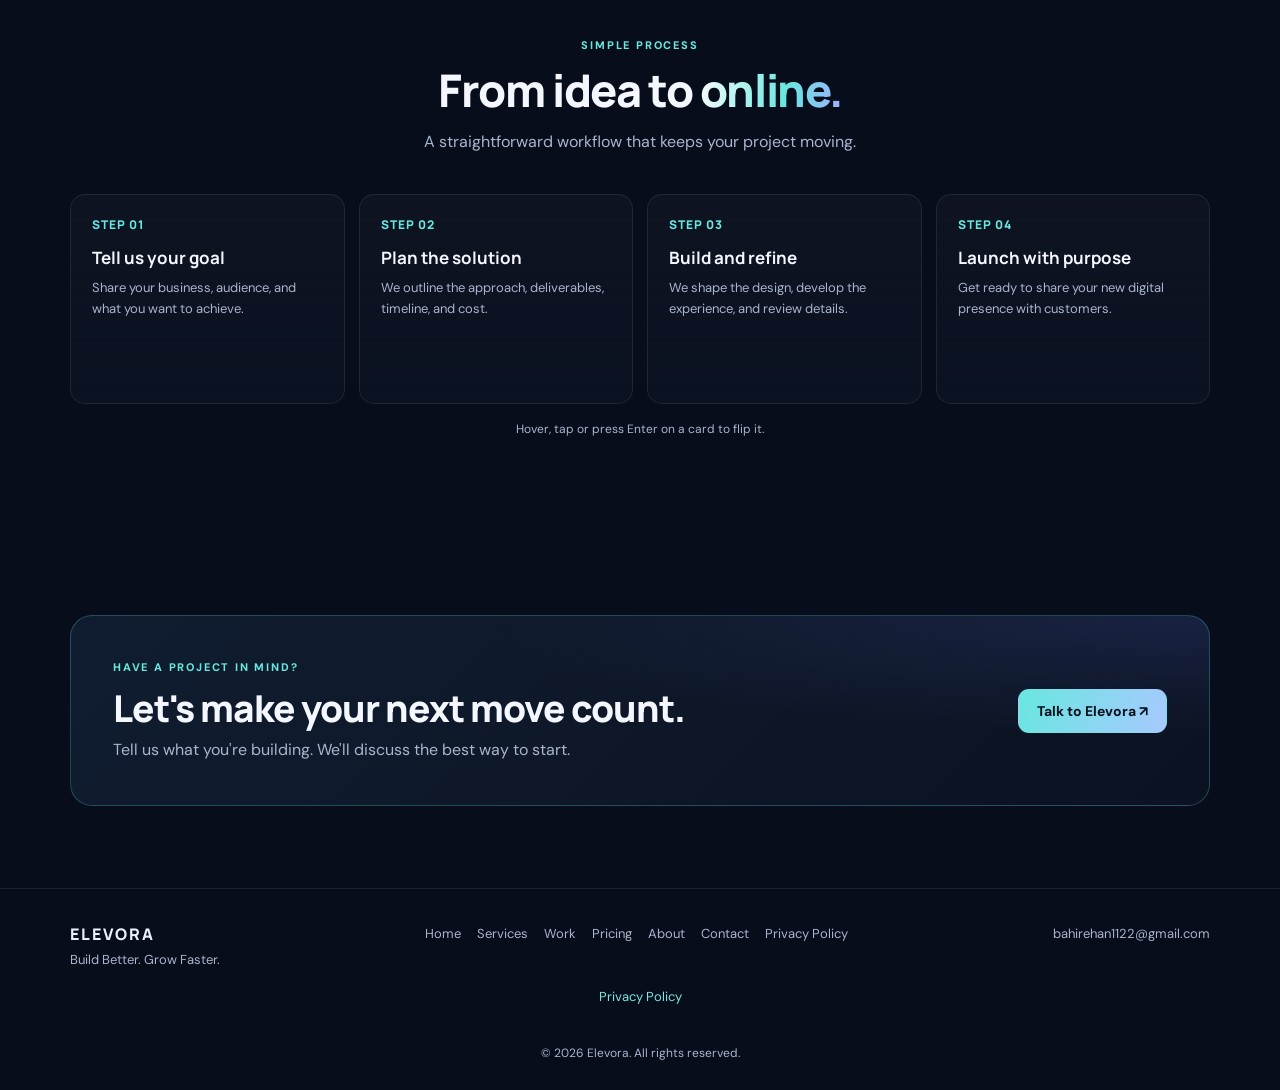
==== commit 9f993b10: "Update index.html" ====
--- a/index.html
+++ b/index.html
@@ -104,6 +104,11 @@
 <div class="footlinks"><a href="index.html">Home</a><a href="services.html">Services</a><a href="work.html">Work</a><a href="pricing.html">Pricing</a><a href="about.html">About</a><a href="contact.html">Contact</a><a href="privacy-policy.html">Privacy Policy</a></div>
 <div class="footlinks"><a href="mailto:bahirehan1122@gmail.com">bahirehan1122@gmail.com</a></div>
 </div>
+<div style="text-align:center;padding:15px">
+  <a href="privacy-policy.html" style="color:#78e7e1">
+    Privacy Policy
+  </a>
+</div>
 <div class="copy">© <span id="year"></span> Elevora. All rights reserved.</div>
 </div>
 </footer>
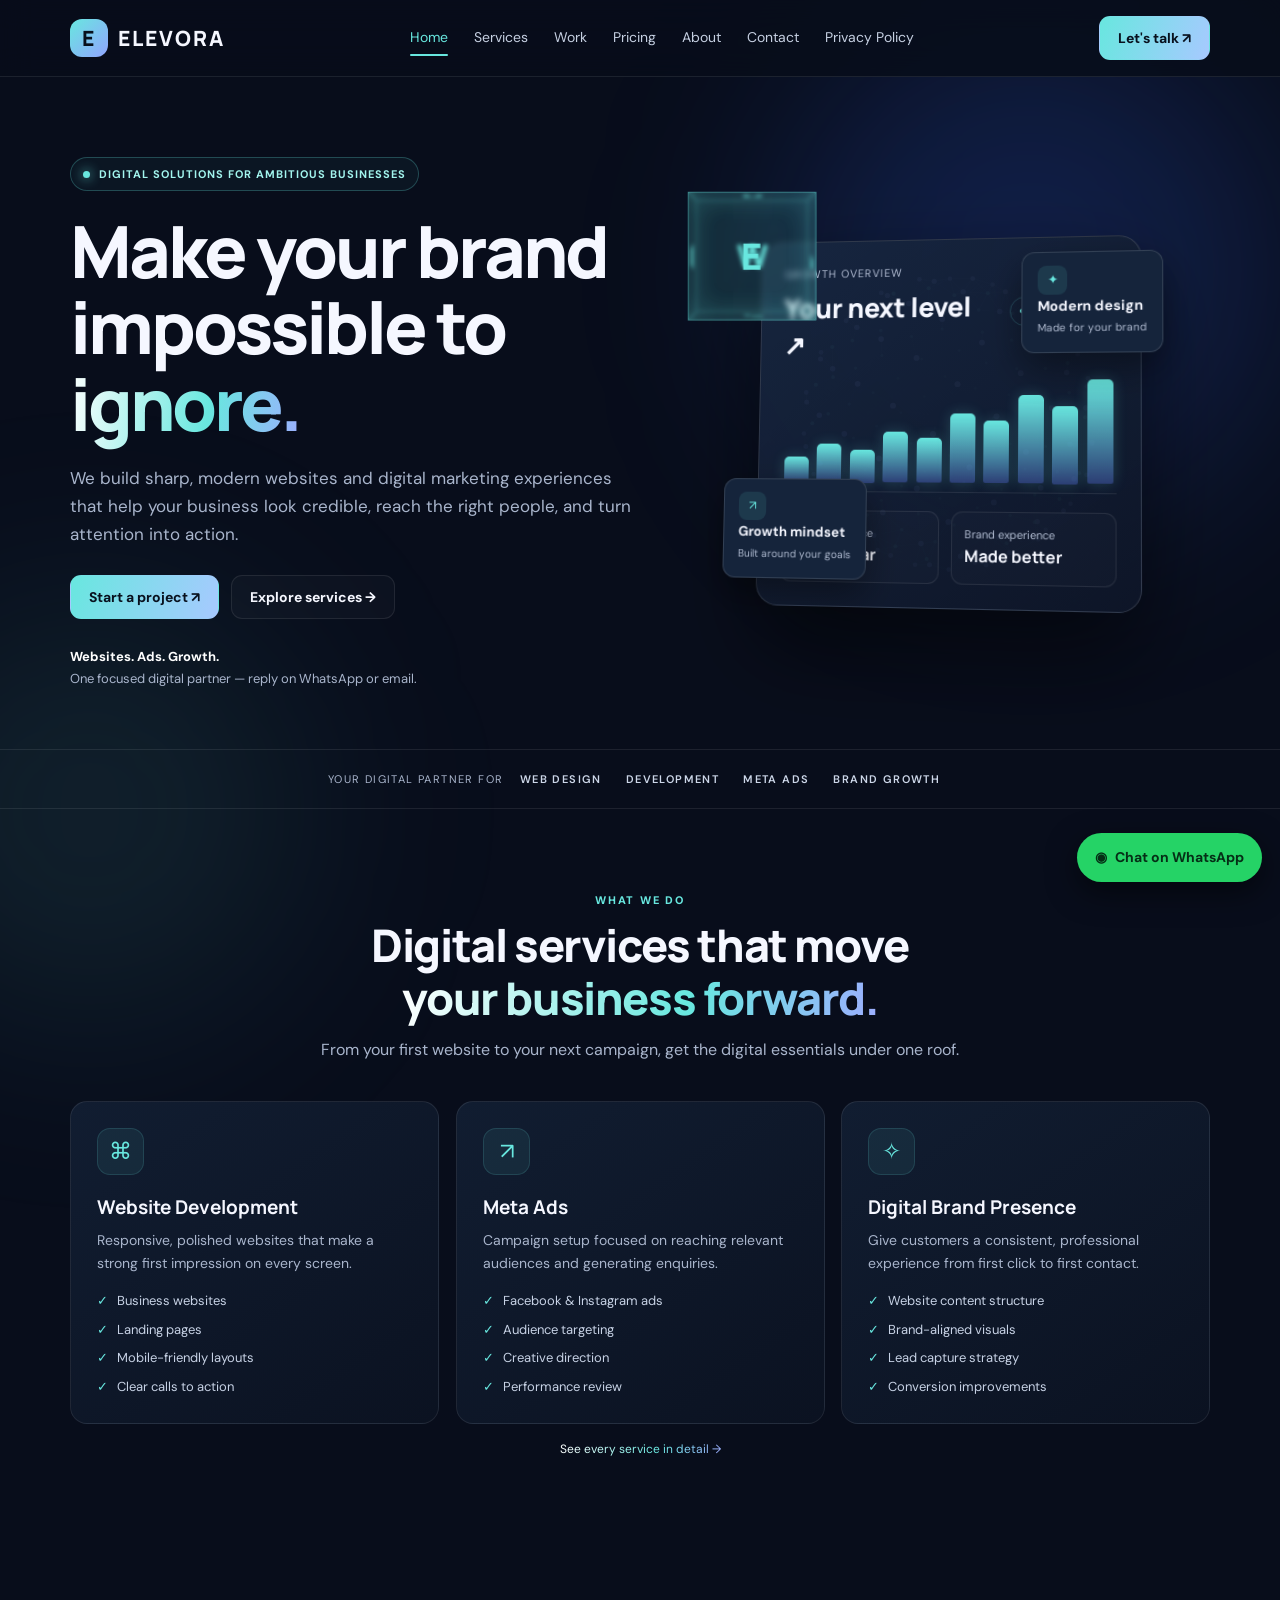
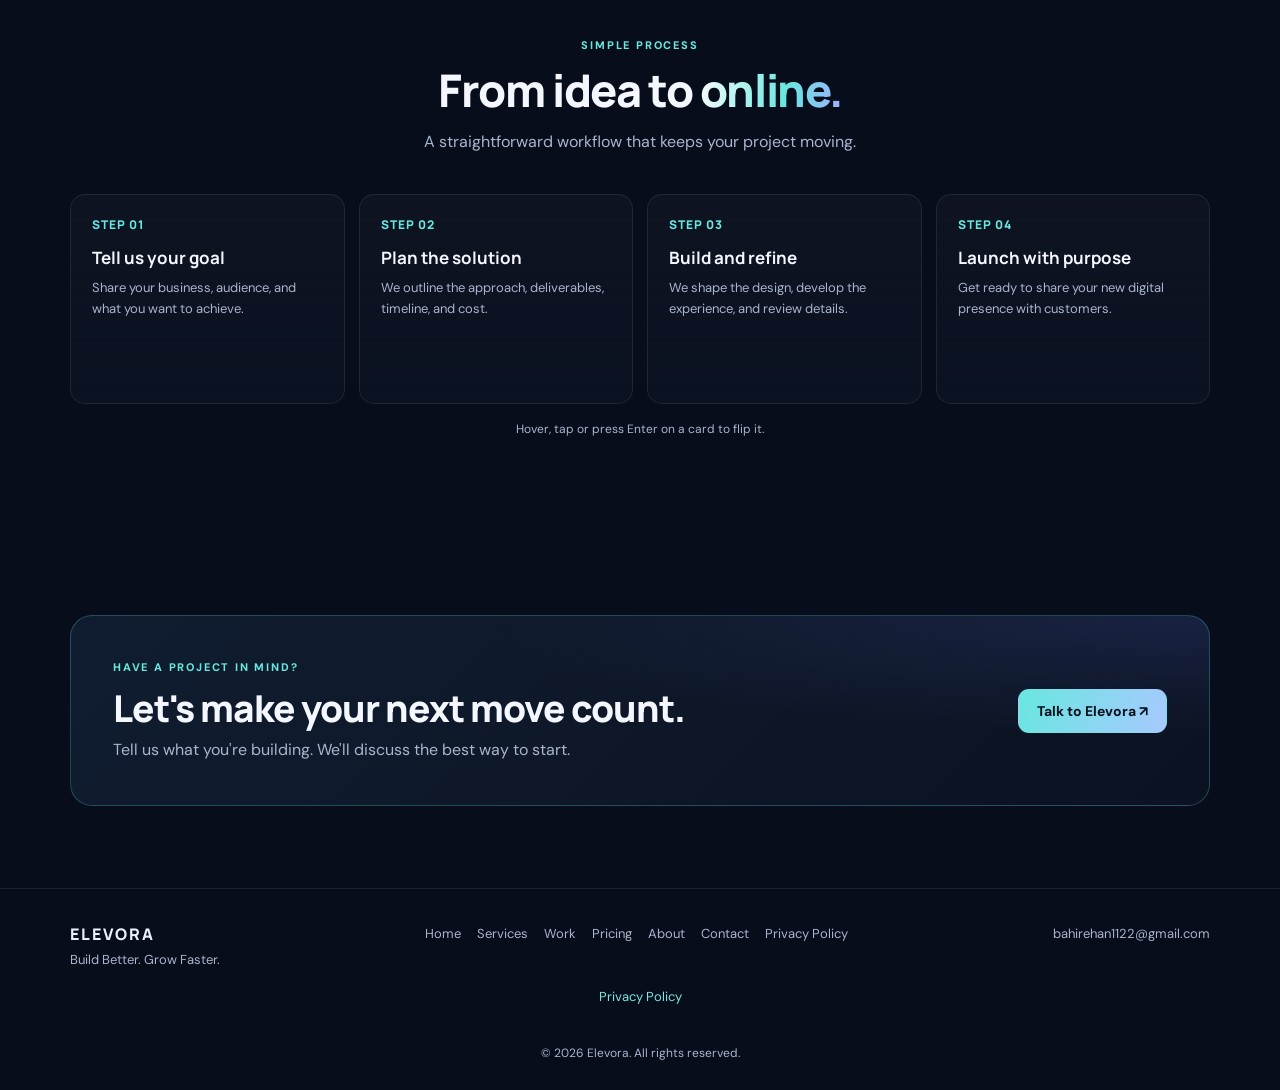
==== commit 2b486342: "Update index.html" ====
--- a/index.html
+++ b/index.html
@@ -6,6 +6,7 @@
 <meta name="viewport" content="width=device-width, initial-scale=1">
 <meta name="theme-color" content="#080d1b">
 <meta name="description" content="Elevora creates modern websites and digital marketing experiences for growing businesses.">
+<meta name="google-adsense-account" content="ca-pub-1446156185635090">
 <title>Elevora — Websites &amp; Meta Ads for Growing Businesses</title>
 <meta property="og:type" content="website">
 <meta property="og:title" content="Elevora — Websites &amp; Meta Ads for Growing Businesses">
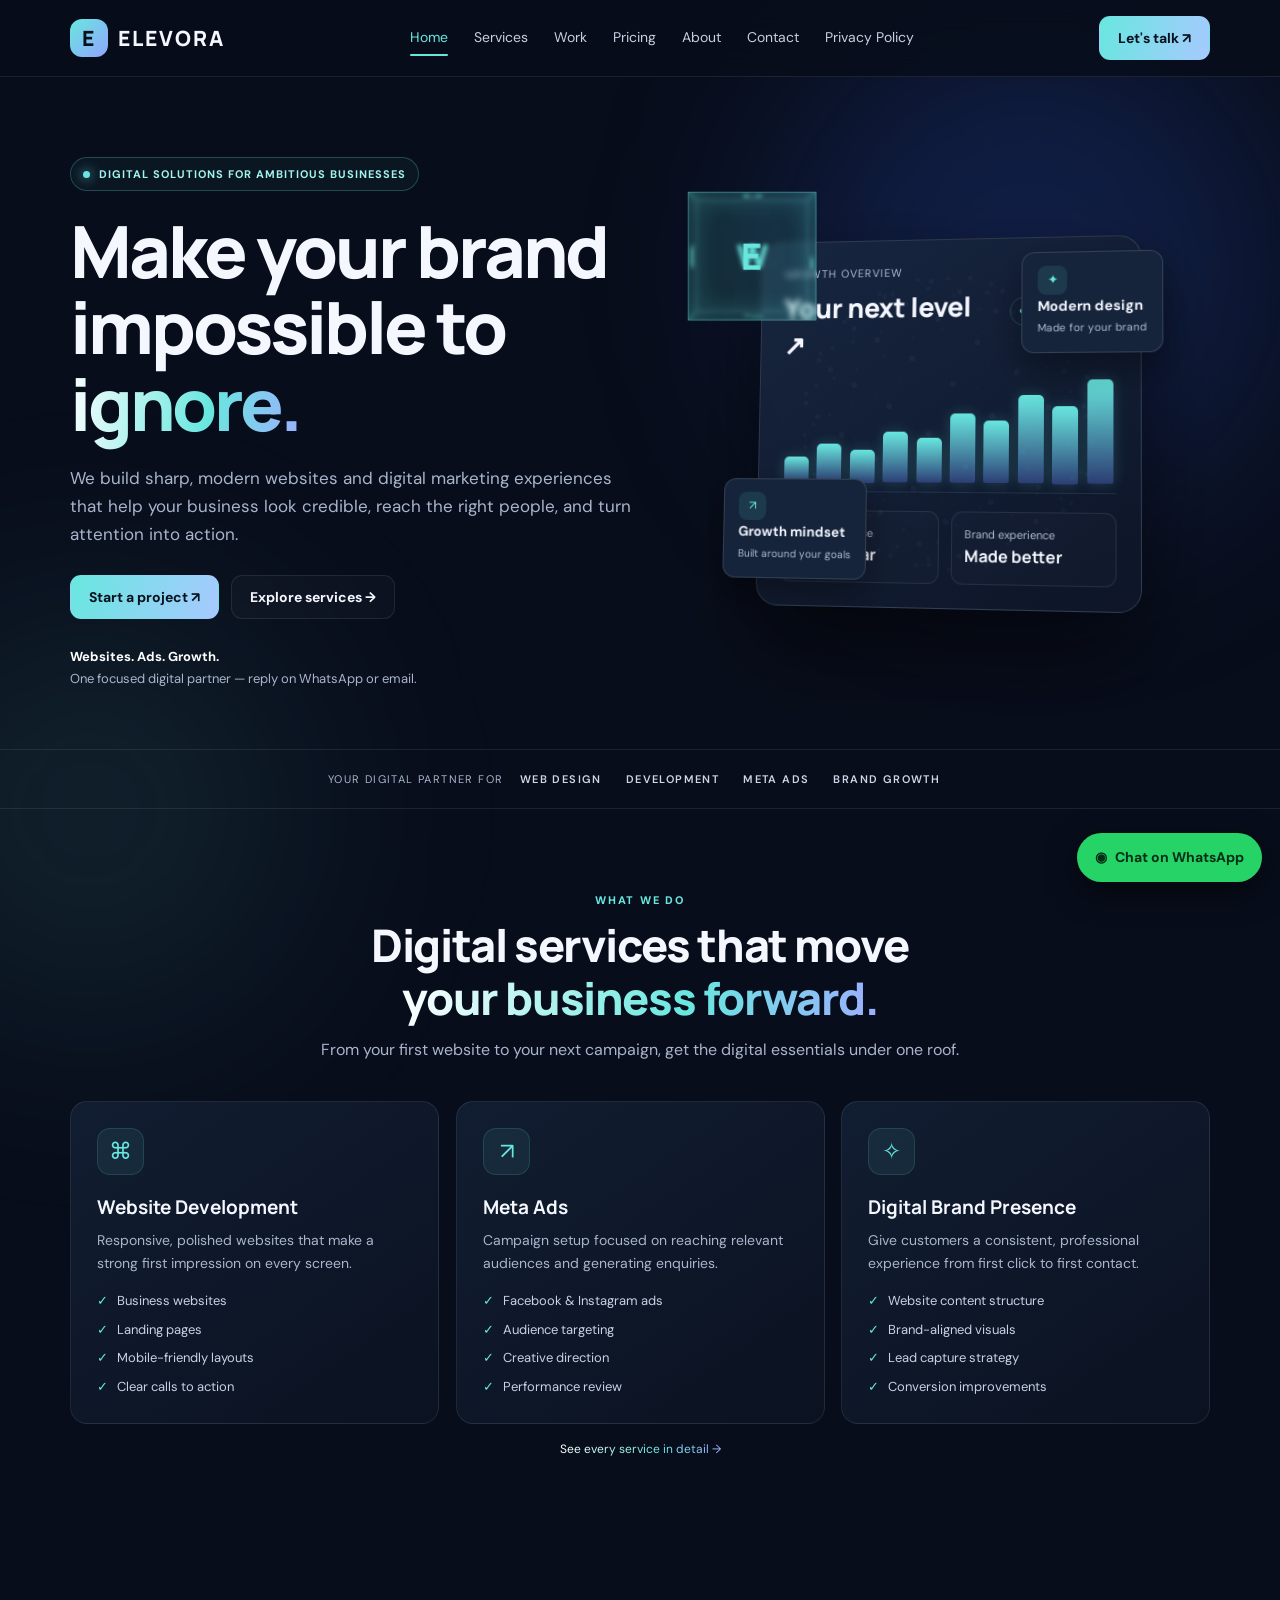
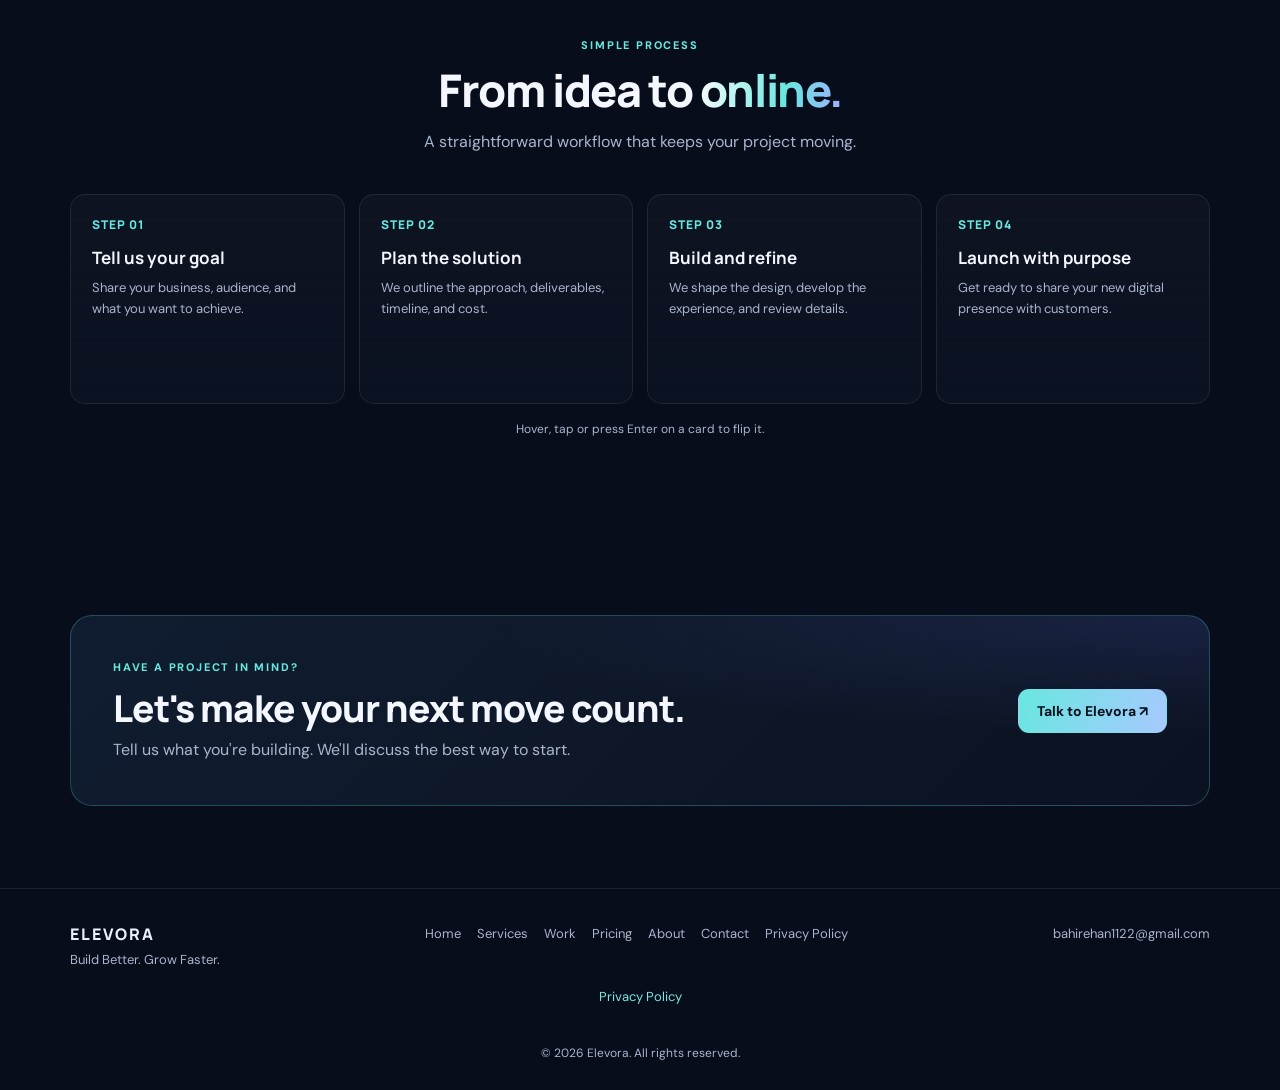
==== commit 81f3266b: "Update index.html" ====
--- a/index.html
+++ b/index.html
@@ -6,7 +6,6 @@
 <meta name="viewport" content="width=device-width, initial-scale=1">
 <meta name="theme-color" content="#080d1b">
 <meta name="description" content="Elevora creates modern websites and digital marketing experiences for growing businesses.">
-<meta name="google-adsense-account" content="ca-pub-1446156185635090">
 <title>Elevora — Websites &amp; Meta Ads for Growing Businesses</title>
 <meta property="og:type" content="website">
 <meta property="og:title" content="Elevora — Websites &amp; Meta Ads for Growing Businesses">
@@ -21,6 +20,8 @@
 <link rel="preconnect" href="https://fonts.gstatic.com" crossorigin>
 <link href="https://fonts.googleapis.com/css2?family=DM+Sans:wght@400;500;600;700&family=Manrope:wght@500;600;700;800&display=swap" rel="stylesheet">
 <link rel="stylesheet" href="styles.css">
+  <script async src="https://pagead2.googlesyndication.com/pagead/js/adsbygoogle.js?client=ca-pub-1446156185635090"
+     crossorigin="anonymous"></script>
 </head>
 <body>
 <div id="progress"></div><div id="glow"></div>
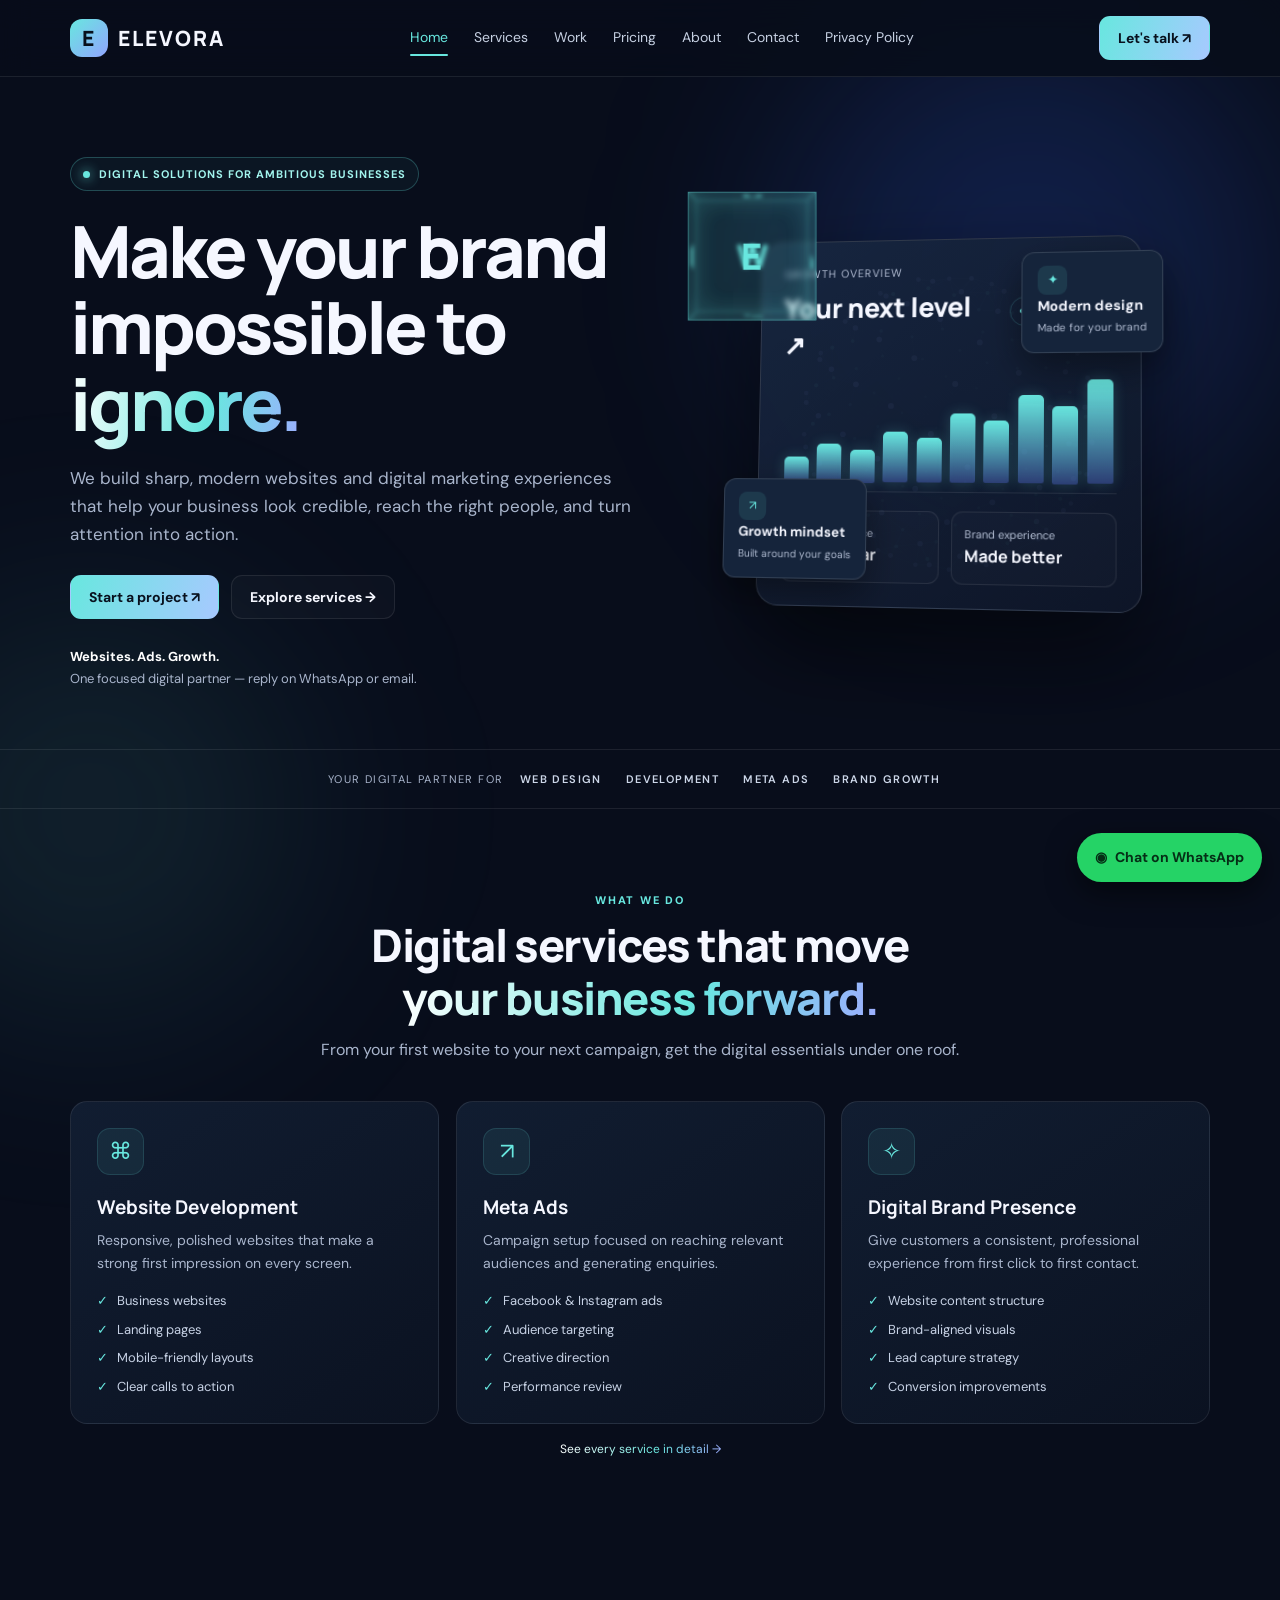
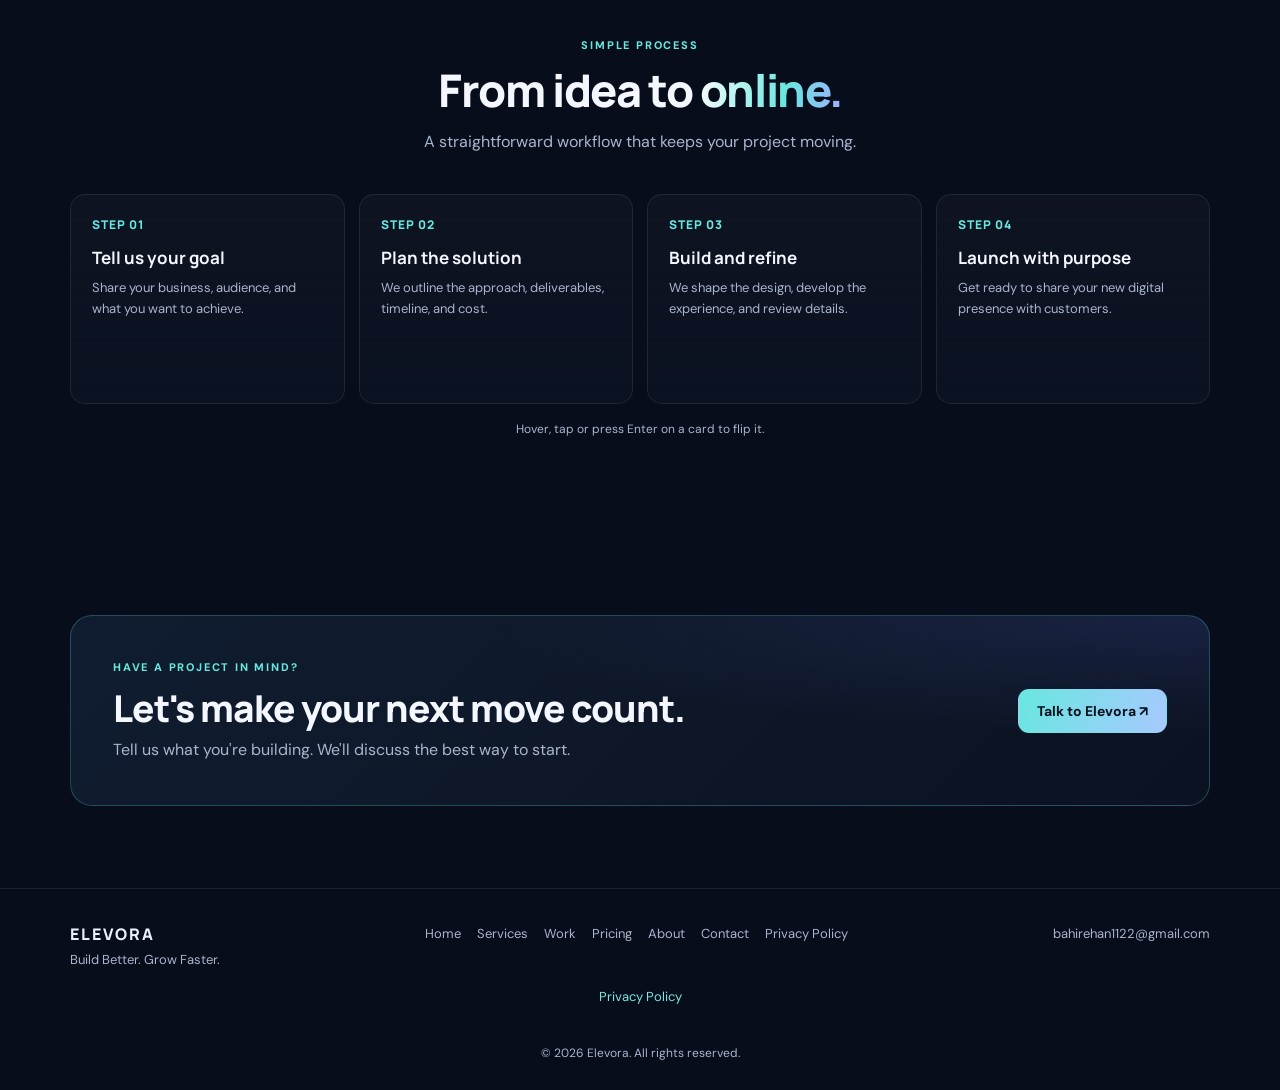
==== commit bb3a80e5: "Update index.html" ====
--- a/index.html
+++ b/index.html
@@ -20,7 +20,7 @@
 <link rel="preconnect" href="https://fonts.gstatic.com" crossorigin>
 <link href="https://fonts.googleapis.com/css2?family=DM+Sans:wght@400;500;600;700&family=Manrope:wght@500;600;700;800&display=swap" rel="stylesheet">
 <link rel="stylesheet" href="styles.css">
-  <script async src="https://pagead2.googlesyndication.com/pagead/js/adsbygoogle.js?client=ca-pub-1446156185635090"
+<script async src="https://pagead2.googlesyndication.com/pagead/js/adsbygoogle.js?client=ca-pub-1446156185635090"
      crossorigin="anonymous"></script>
 </head>
 <body>
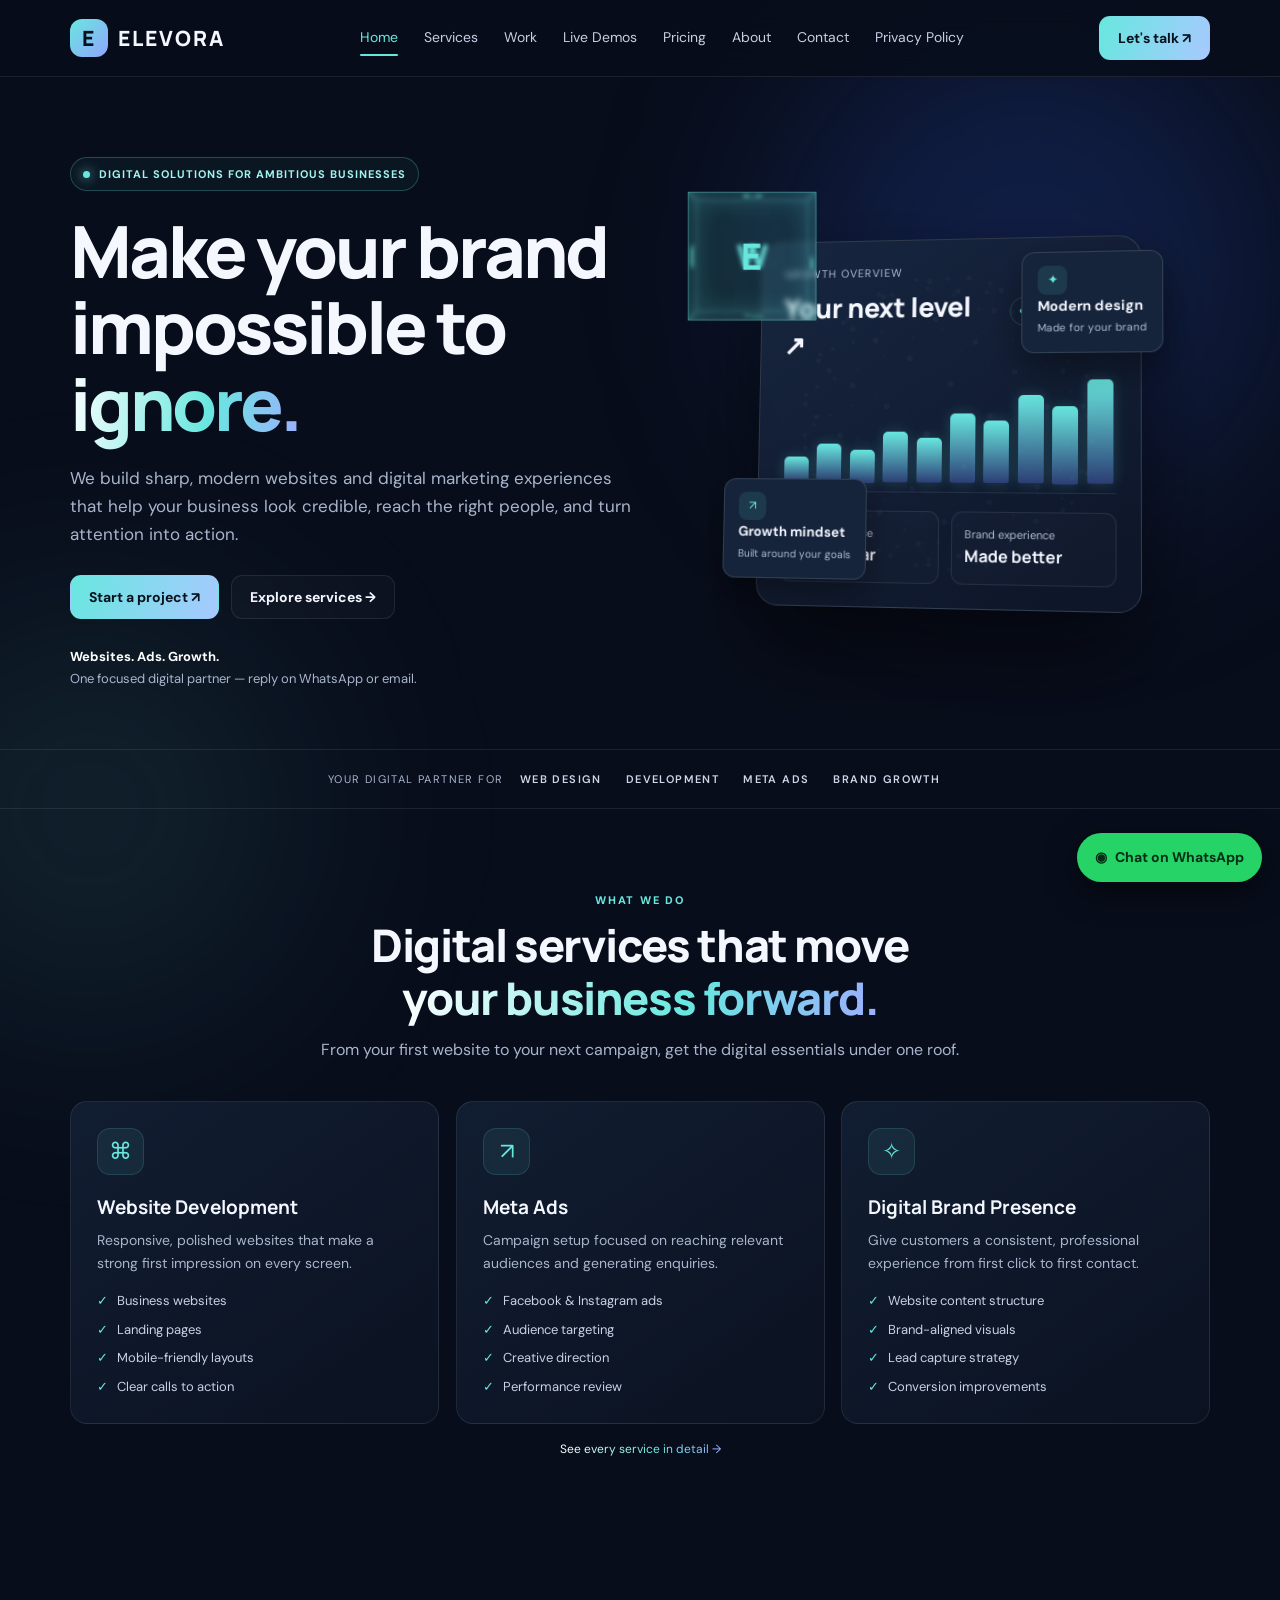
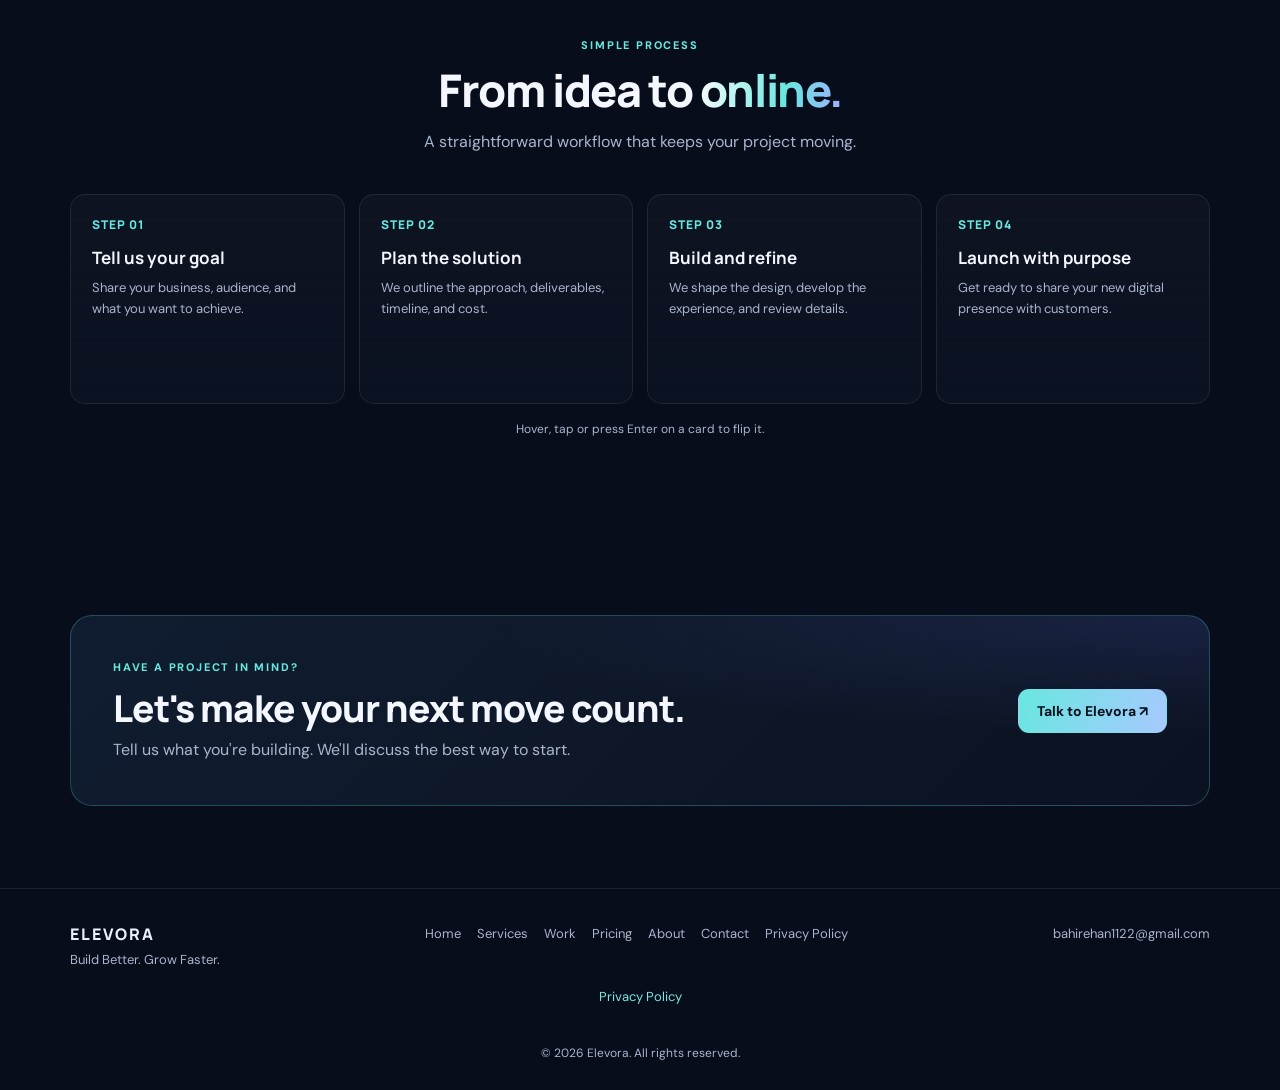
==== commit ec83df7f: "Update index.html" ====
--- a/index.html
+++ b/index.html
@@ -33,6 +33,7 @@
 <a href="index.html" class="active" aria-current="page">Home</a>
 <a href="services.html">Services</a>
 <a href="work.html">Work</a>
+<a href="demos.html">Live Demos</a>
 <a href="pricing.html">Pricing</a>
 <a href="about.html">About</a>
 <a href="contact.html">Contact</a>
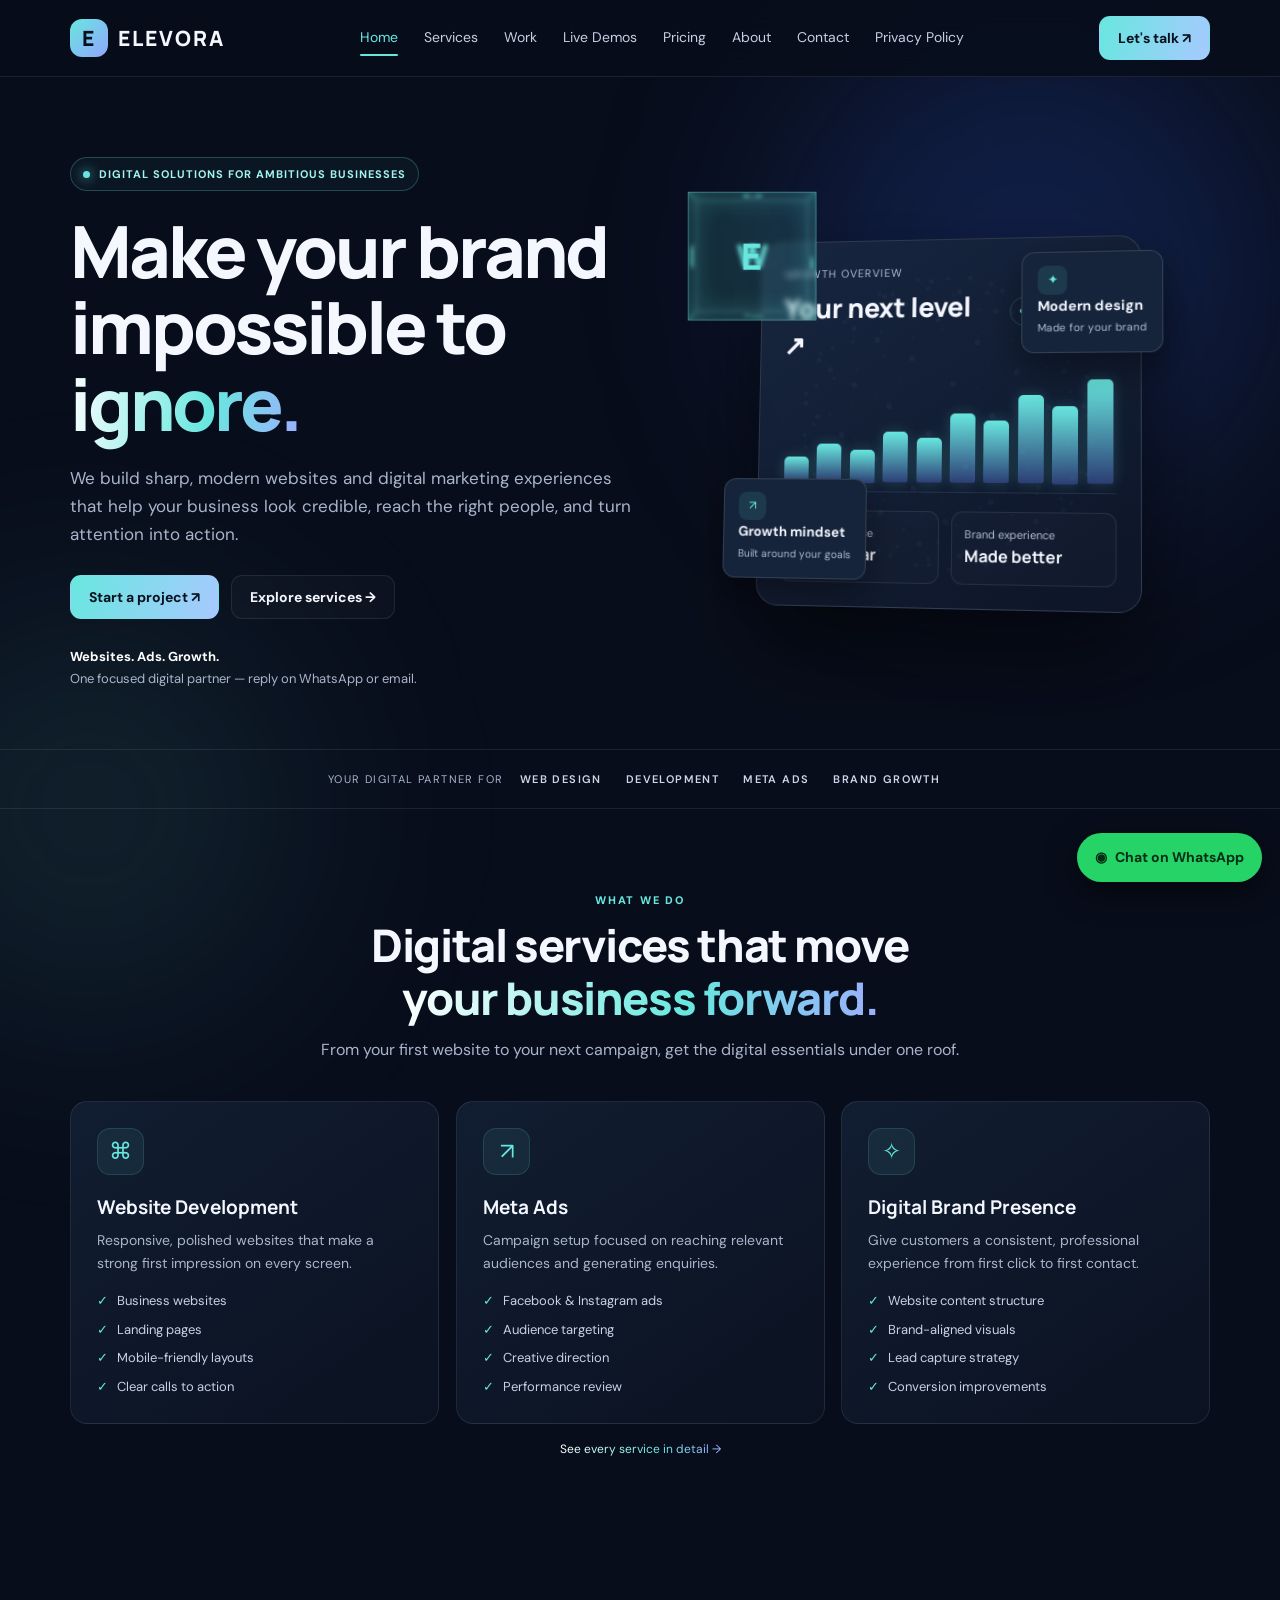
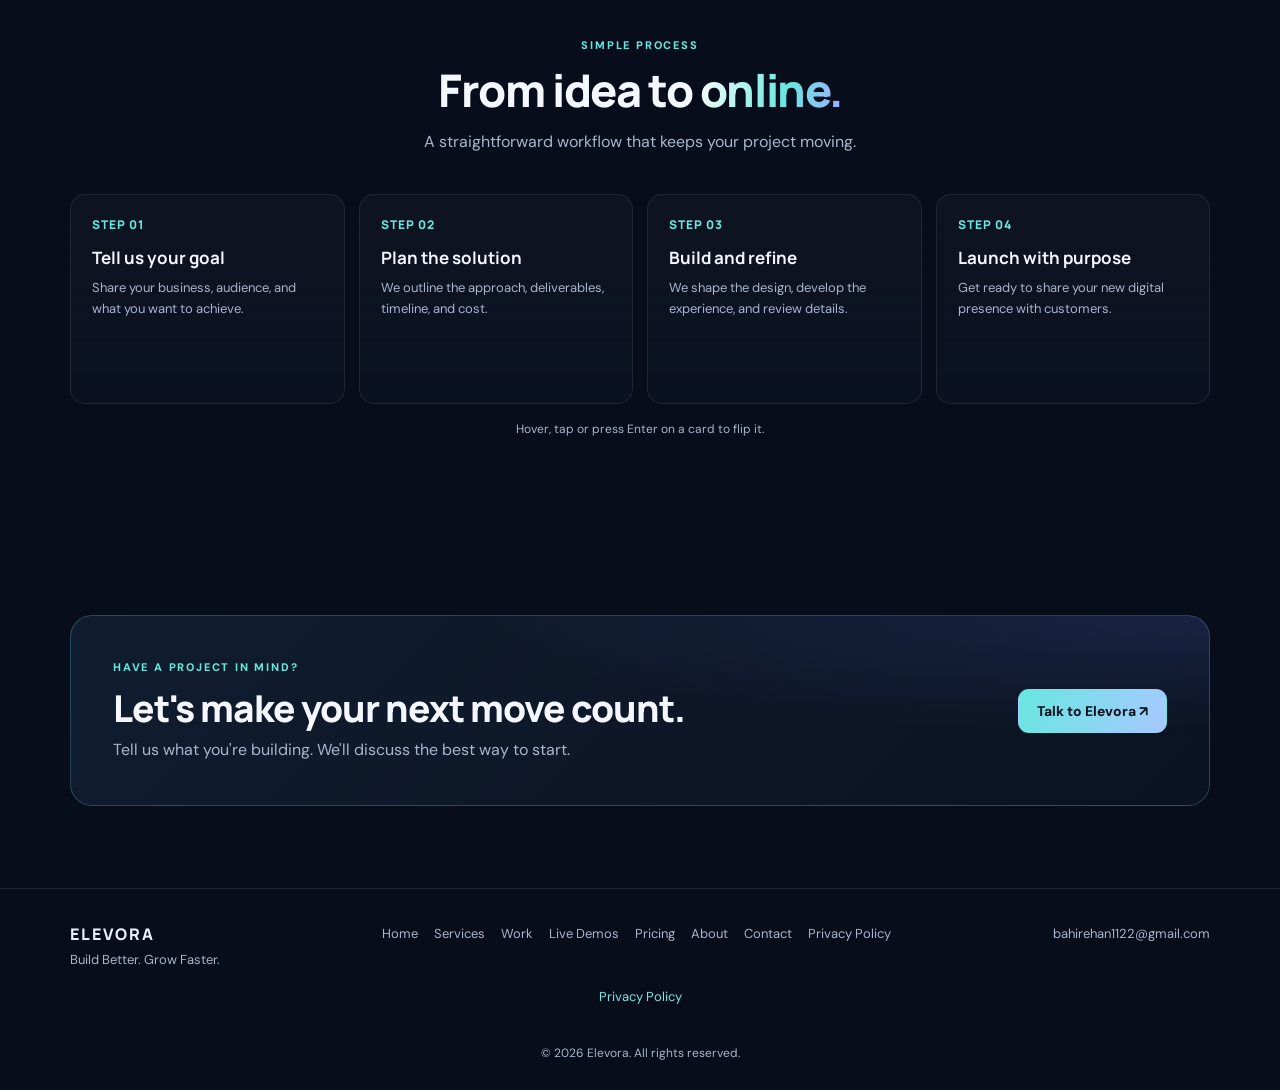
==== commit ef536edd: "Update index.html" ====
--- a/index.html
+++ b/index.html
@@ -104,8 +104,17 @@
 <div class="wrap">
 <div class="footer-row">
 <div><div class="footer-brand">ELEVORA</div><div>Build Better. Grow Faster.</div></div>
-<div class="footlinks"><a href="index.html">Home</a><a href="services.html">Services</a><a href="work.html">Work</a><a href="pricing.html">Pricing</a><a href="about.html">About</a><a href="contact.html">Contact</a><a href="privacy-policy.html">Privacy Policy</a></div>
-<div class="footlinks"><a href="mailto:bahirehan1122@gmail.com">bahirehan1122@gmail.com</a></div>
+<div class="footlinks">
+<a href="index.html">Home</a>
+<a href="services.html">Services</a>
+<a href="work.html">Work</a>
+<a href="demos.html">Live Demos</a>
+<a href="pricing.html">Pricing</a>
+<a href="about.html">About</a>
+<a href="contact.html">Contact</a>
+<a href="privacy-policy.html">Privacy Policy</a>
+</div>
+<div><class="footlinks"><a href="mailto:bahirehan1122@gmail.com">bahirehan1122@gmail.com</a></div>
 </div>
 <div style="text-align:center;padding:15px">
   <a href="privacy-policy.html" style="color:#78e7e1">
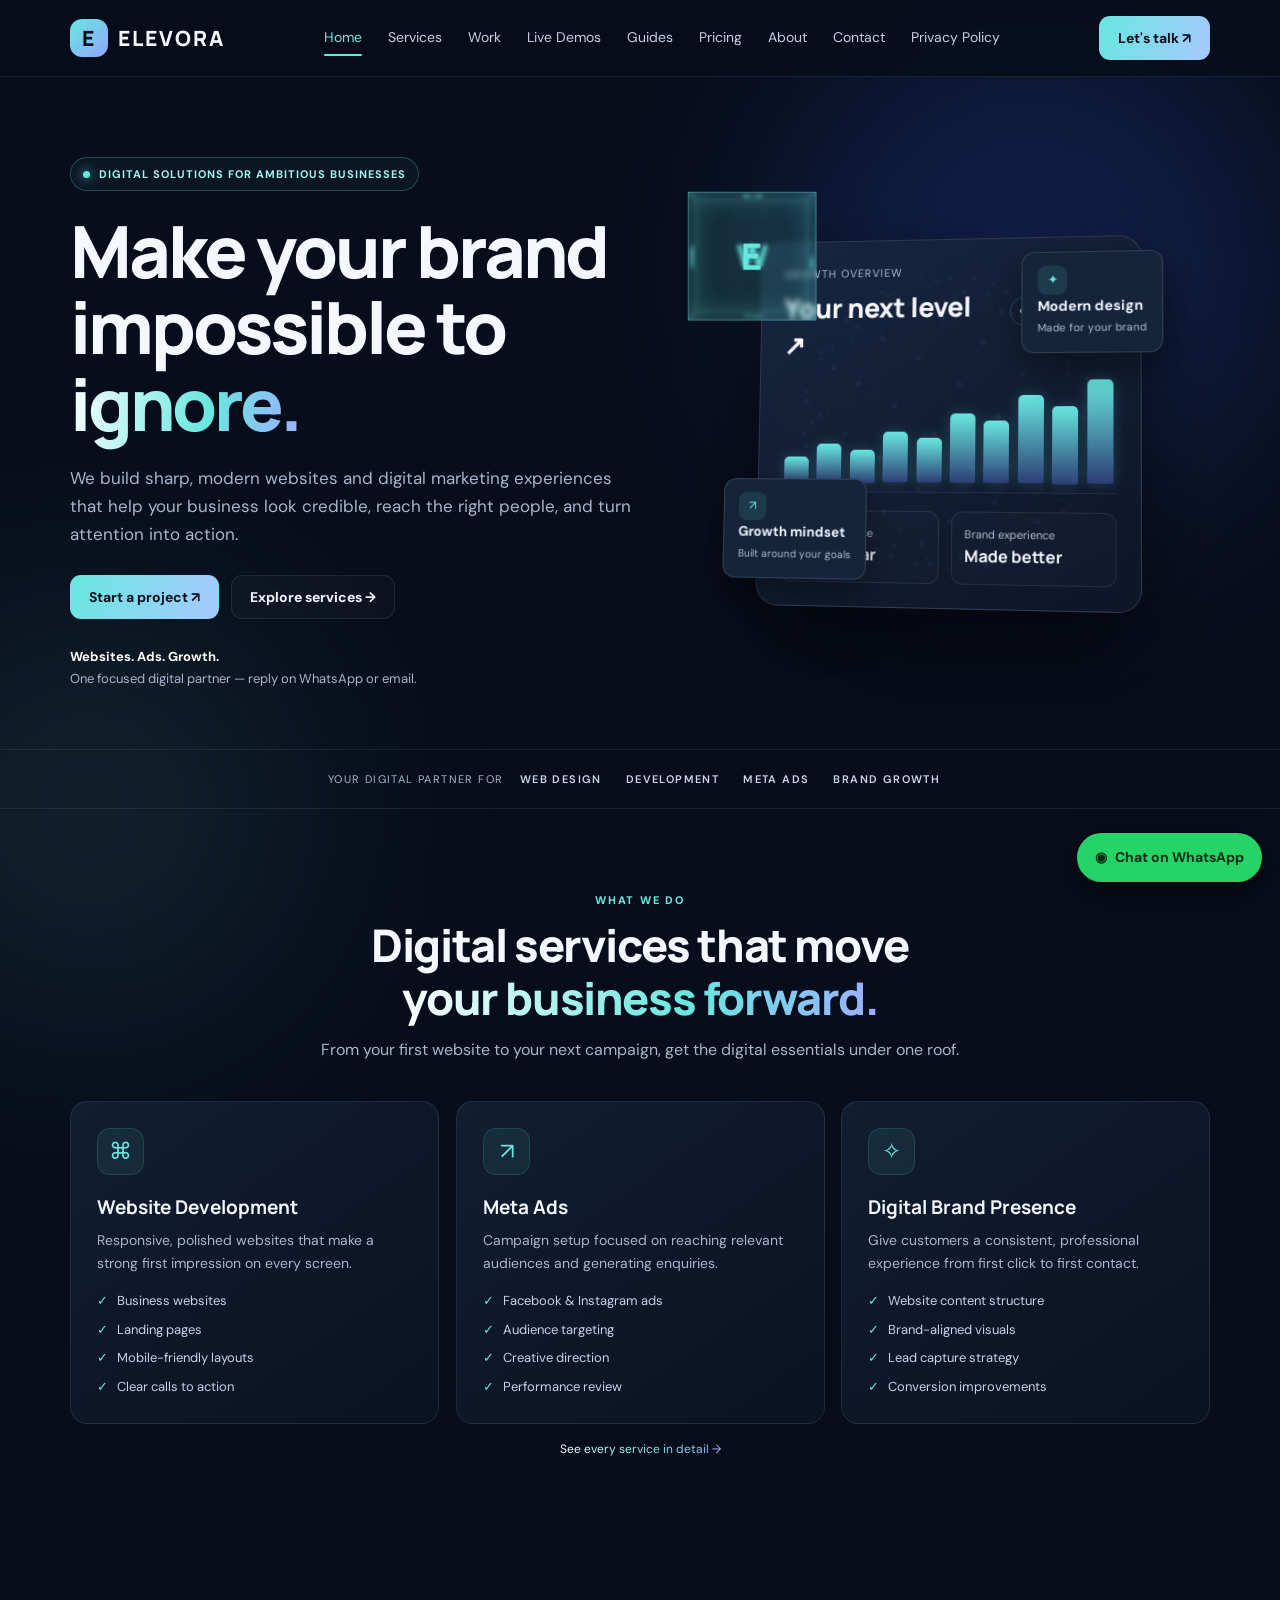
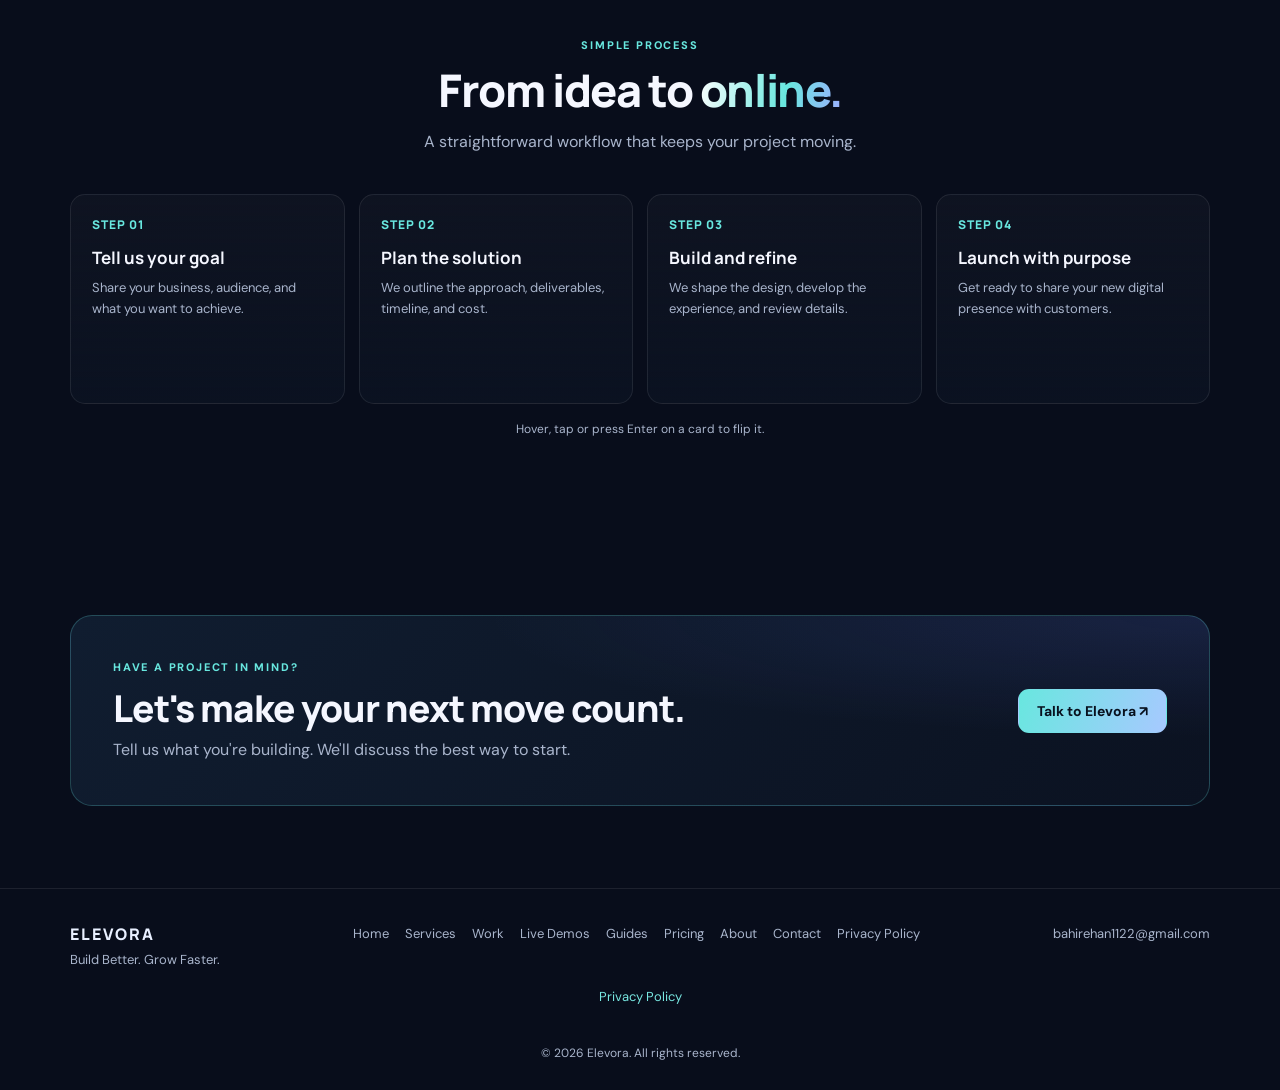
==== commit 82b12932: "Update index.html" ====
--- a/index.html
+++ b/index.html
@@ -34,6 +34,7 @@
 <a href="services.html">Services</a>
 <a href="work.html">Work</a>
 <a href="demos.html">Live Demos</a>
+<a href="guides.html">Guides</a>
 <a href="pricing.html">Pricing</a>
 <a href="about.html">About</a>
 <a href="contact.html">Contact</a>
@@ -109,6 +110,7 @@
 <a href="services.html">Services</a>
 <a href="work.html">Work</a>
 <a href="demos.html">Live Demos</a>
+<a href="guides.html">Guides</a>
 <a href="pricing.html">Pricing</a>
 <a href="about.html">About</a>
 <a href="contact.html">Contact</a>
